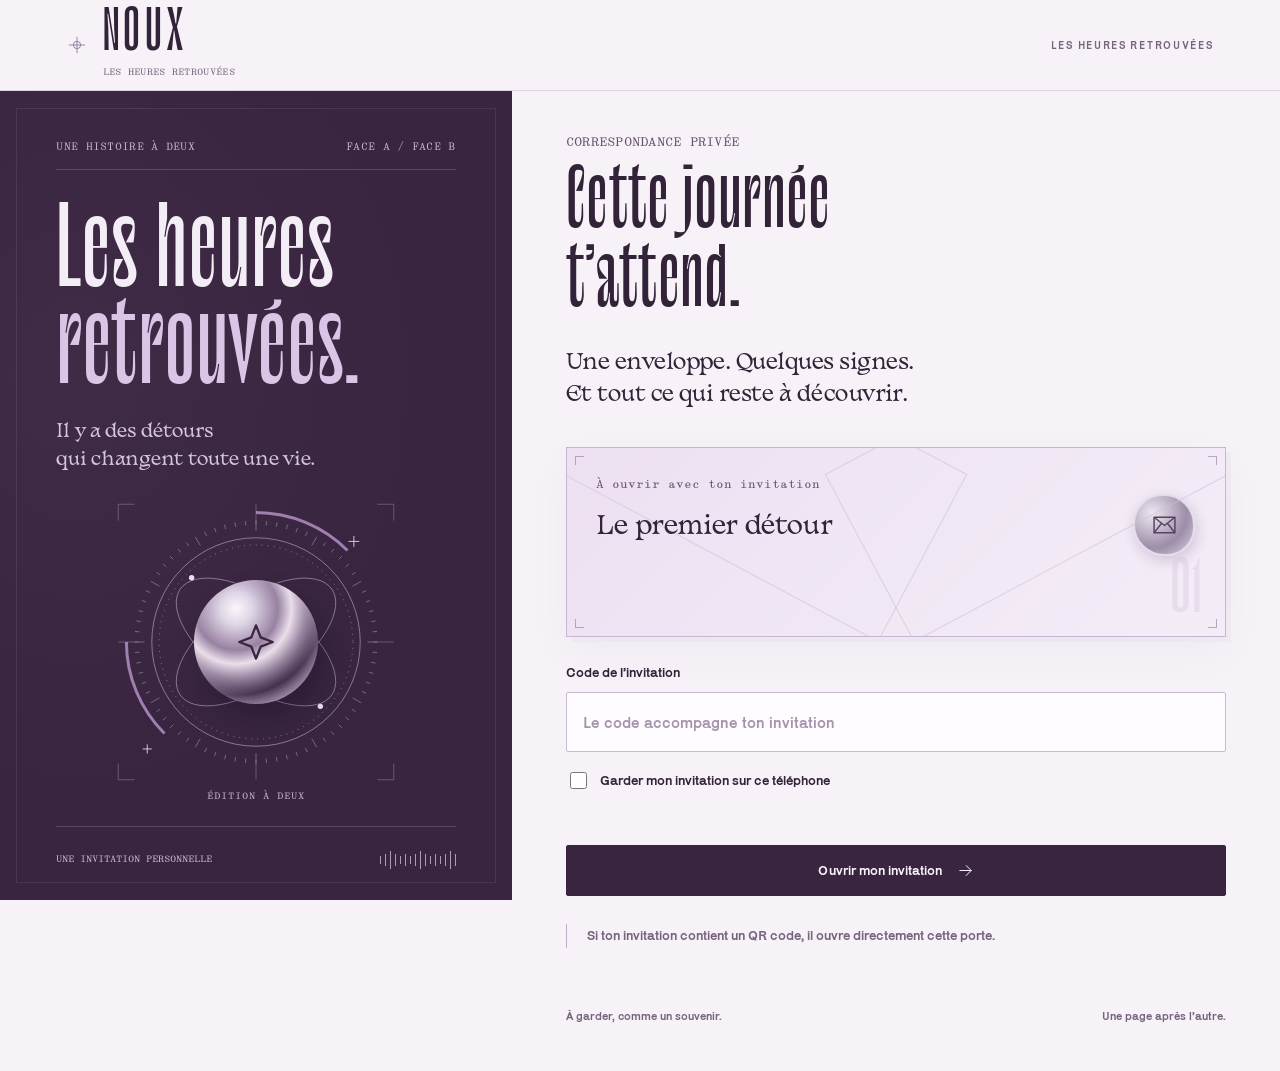
==== index.html @ 0d7e45b3 "Add NOUX encrypted rehearsal website" ====
<!doctype html>
<html lang="fr">
<head>
  <meta charset="utf-8">
  <meta name="viewport" content="width=device-width, initial-scale=1, viewport-fit=cover">
  <meta name="theme-color" content="#39253f">
  <meta name="referrer" content="no-referrer">
  <meta name="robots" content="noindex, nofollow, noarchive">
  <meta http-equiv="Content-Security-Policy" content="default-src 'self'; script-src 'self'; style-src 'self' 'unsafe-inline'; img-src 'self' data: blob:; media-src 'self' data: blob:; font-src 'self'; connect-src 'self'; object-src 'none'; base-uri 'self'; form-action 'self'">
  <meta name="description" content="Une invitation à retrouver le temps. Une histoire à ouvrir, une page après l’autre.">
  <title>NOUX — Les heures retrouvées</title>
  <link rel="icon" href="./mark.svg" type="image/svg+xml">
  <link rel="apple-touch-icon" href="./mark.svg">
  <link rel="manifest" href="./manifest.webmanifest">
  <link rel="stylesheet" href="./fonts.css">
  <link rel="stylesheet" href="./style.css">
  <script type="module" src="./app.mjs"></script>
</head>
<body>
  <a class="skip-link" href="#main">Aller à l’histoire</a>
  <div id="app"><div class="loading-screen"><span class="wordmark">NOUX</span><p>Ton histoire se prépare…</p><span class="loading-line"></span></div></div>
  <div id="live" class="sr-only" aria-live="polite" aria-atomic="true"></div>
  <div id="toast" role="status" hidden></div>
  <dialog id="dialog" aria-labelledby="dialog-title"><div id="dialog-content"></div></dialog>
  <noscript><div class="noscript">Cette invitation a besoin de JavaScript pour ouvrir l’histoire et conserver ta progression.</div></noscript>
</body>
</html>
---- fonts.css ----
@font-face{font-family:'Le Murmure';font-style:normal;font-weight:400;font-display:swap;src:url('./fonts/le-murmure.woff2') format('woff2')}
@font-face{font-family:'Basteleur';font-style:normal;font-weight:400;font-display:swap;src:url('./fonts/basteleur-moonlight.woff2') format('woff2')}
@font-face{font-family:'Karrik';font-style:normal;font-weight:400;font-display:swap;src:url('./fonts/karrik-regular.woff2') format('woff2')}
@font-face{font-family:'Karrik';font-style:italic;font-weight:400;font-display:swap;src:url('./fonts/karrik-italic.woff2') format('woff2')}
@font-face{font-family:'Director';font-style:normal;font-weight:400;font-display:swap;src:url('./fonts/director-regular.woff2') format('woff2')}
@font-face{font-family:'Noto Naskh Arabic';font-style:normal;font-weight:400;font-display:swap;src:url('./fonts/naskh.ttf') format('truetype')}
---- style.css ----
:root{--paper:#f6f2f7;--white:#fffcff;--ink:#322339;--muted:#76647d;--plum:#39253f;--mauve:#bc9dca;--silver:#d5cddc;--line:#ded3e3;--display:'Le Murmure','Arial Narrow',sans-serif;--serif:'Basteleur',Georgia,serif;--sans:'Karrik',Arial,sans-serif;--arabic:'Noto Naskh Arabic',serif;--shadow:0 18px 60px #301a3910}
*{box-sizing:border-box}html{scroll-behavior:smooth}body{margin:0;background:var(--paper);color:var(--ink);font-family:var(--sans);font-size:15px;line-height:1.65;-webkit-font-smoothing:antialiased}button,input,textarea,select{font:inherit}button,a,input,textarea,select{-webkit-tap-highlight-color:transparent}button{cursor:pointer}button:disabled{cursor:default;opacity:.48}button:focus-visible,a:focus-visible,input:focus-visible,textarea:focus-visible,select:focus-visible,summary:focus-visible{outline:3px solid #9970ac;outline-offset:4px}a{color:inherit;text-underline-offset:4px}button{color:inherit}h1,h2,h3,p{margin-top:0}h1,h2,h3{font-weight:400}h2{font-family:var(--serif);font-size:46px;line-height:1.06;letter-spacing:-1.25px;margin-bottom:22px}h3{font-family:var(--serif);font-size:28px;line-height:1.15;margin-bottom:13px}p{margin-bottom:18px}strong{font-weight:600}em{font-family:var(--serif);font-weight:400}img{display:block;max-width:100%}svg{display:block}.icon{width:21px;height:21px;flex-shrink:0;fill:none;stroke:currentColor;stroke-linecap:round;stroke-linejoin:round;stroke-width:1.4}.sr-only{position:absolute;width:1px;height:1px;padding:0;margin:-1px;overflow:hidden;clip:rect(0,0,0,0);white-space:nowrap;border:0}.skip-link{position:fixed;top:-100px;left:24px;z-index:1000;padding:12px;background:var(--white)}.skip-link:focus{top:12px}.loading-screen{min-height:100svh;display:flex;align-items:center;justify-content:center;flex-direction:column;gap:15px}.loading-screen p{font-family:var(--serif);font-size:25px}.loading-line{height:1px;background:var(--mauve);width:90px;animation:pulse 1.5s ease-in-out infinite}.noscript{padding:40px}.wordmark{font-family:var(--serif);font-size:34px;letter-spacing:8px;line-height:1}.eyebrow,.micro{font-size:10px;font-weight:500;letter-spacing:2.4px;text-transform:uppercase}.eyebrow{display:block;color:var(--muted);margin-bottom:17px}.micro{letter-spacing:1.5px}.muted{color:var(--muted)}.fine-print{font-size:12px;color:var(--muted)}.topbar{height:91px;border-bottom:1px solid var(--line);display:flex;align-items:center;justify-content:space-between;padding:0 5.2vw;gap:20px;background:var(--paper);position:relative;z-index:20}.topbar .brand-button{background:none;border:0;padding:10px 0}.topbar-right{display:flex;align-items:center;gap:24px}.topbar-date{color:var(--muted);font-size:11px;letter-spacing:1.7px;text-transform:uppercase}.debt-chip{display:inline-flex;gap:10px;align-items:center;background:#ede4f0;border:1px solid #dcd0e2;border-radius:40px;padding:10px 16px;font-size:12px;min-height:44px}.debt-chip b{font-size:15px;font-weight:500}.icon-button{display:inline-grid;place-items:center;border:1px solid var(--line);border-radius:50%;background:transparent;width:43px;height:43px;flex-shrink:0}.layout{display:grid;grid-template-columns:minmax(350px,40%) minmax(0,60%);max-width:1720px;margin:auto;min-height:calc(100svh - 91px)}.cover{background:var(--plum);color:#f3edf5;position:sticky;top:0;align-self:start;min-height:calc(100svh - 91px);padding:49px 4.4vw 30px;overflow:hidden;display:flex;flex-direction:column;justify-content:space-between}.cover:before{content:'';position:absolute;inset:0;opacity:.23;pointer-events:none;background:radial-gradient(ellipse at 15% 35%,#b794c640,transparent 55%),repeating-linear-gradient(0deg,transparent 0 3px,#ffffff05 3px 4px)}.cover>*{position:relative}.cover-top{display:flex;justify-content:space-between;gap:20px;color:#c7b6d0}.cover h1{font-family:var(--serif);font-size:clamp(57px,5.2vw,86px);letter-spacing:-2px;line-height:.91;margin:36px 0 0;position:relative;z-index:2}.cover h1 em{color:#d5bfdf;font-size:1.04em}.cover-copy{font-family:var(--serif);font-size:21px;line-height:1.45;max-width:280px;margin:18px 0 0;color:#d4c7db}.cover-art{min-height:245px;position:relative;display:grid;place-items:center;margin:4px -20px 0}.orbit{position:relative;width:240px;height:230px;display:grid;place-items:center;transform:rotate(-10deg)}.orbit:before,.orbit:after{content:'';position:absolute;border-radius:50%;width:254px;height:144px;border:1px solid #dfd5e78c;box-shadow:0 0 0 5px #e6d9ed08,0 0 0 10px #e6d9ed05;transform:rotate(-35deg)}.orbit:after{transform:rotate(35deg);border-color:#dfd5e75e}.orbit-core{width:125px;height:125px;border-radius:50%;background:radial-gradient(circle at 34% 23%,#faf8fc 0%,#ded5e6 13%,#9881a2 33%,#eadfea 44%,#9b88a4 55%,#3c2b47 69%,#bfafcb 92%);box-shadow:8px 18px 32px #160c2370,inset -4px -4px 16px #e1cde65c;position:relative;display:grid;place-items:center}.arabic-name{font-family:var(--arabic);font-size:45px;line-height:1.8;color:#2d1c38;transform:rotate(10deg);text-shadow:0 1px 1px #fffd;letter-spacing:0;direction:rtl}.orbit-core .icon{width:40px;height:40px;stroke:#39253f;transform:rotate(10deg)}.orbit-star{position:absolute;top:18px;left:8px;font-size:26px;color:#d3c4dd}.orbit-point{position:absolute;right:2px;bottom:46px;width:6px;height:6px;border-radius:50%;background:#eee6f4;box-shadow:0 0 15px #e0beed}.cover-footer{padding-top:10px}.cover-footer-line{display:flex;align-items:center;justify-content:space-between;gap:20px;border-top:1px solid #c1acc82d;padding-top:23px;color:#cbbbd4}.cover-footer-line .micro{font-size:9px}.mini-wave{display:flex;align-items:center;gap:4px;height:20px;opacity:.7}.mini-wave i{display:block;width:1px;background:#ded0e6;height:8px}.mini-wave i:nth-child(3n){height:18px}.mini-wave i:nth-child(2n){height:12px}.main-wrap{min-width:0;padding:0 4.2vw 45px}.desktop-nav{display:flex;align-items:center;gap:26px;border-bottom:1px solid var(--line);height:81px;white-space:nowrap}.nav-button{border:0;background:none;display:flex;align-items:center;gap:7px;padding:25px 0 24px;font-size:11px;color:var(--muted);position:relative}.nav-button.active{color:var(--ink)}.nav-button.active:after{content:'';height:2px;background:var(--plum);position:absolute;bottom:-1px;left:0;right:0}.desktop-nav .icon{width:17px;height:17px}.content{max-width:670px;margin:0 auto;padding-top:42px;animation:arrive .45s ease both}.mobile-nav{display:none}.section-heading{display:flex;align-items:start;justify-content:space-between;gap:15px}.section-heading .icon{width:29px;height:29px;margin-top:9px;stroke:#93739f}.lead{font-family:var(--serif);font-size:25px;line-height:1.38;letter-spacing:-.2px}.prologue-card{border:1px solid #d4c5dd;position:relative;margin:35px 0 24px;padding:26px 29px;min-height:164px;background:linear-gradient(135deg,#ece0f1,#f4edf7);overflow:hidden;box-shadow:var(--shadow)}.prologue-card:before,.prologue-card:after{content:'';position:absolute;width:60%;height:100%;border:1px solid #d2bfdc;top:-78px;transform:rotate(28deg);left:-18px;opacity:.65;pointer-events:none}.prologue-card:after{left:auto;right:-18px;transform:rotate(-28deg)}.prologue-card .to-label{position:relative;z-index:1;font-size:10px;letter-spacing:1px;color:#796087}.prologue-card h3{position:relative;z-index:1;font-size:31px;margin:13px 0 3px}.seal{position:absolute;right:30px;top:46px;width:62px;height:62px;background:radial-gradient(circle at 30% 30%,#ece8f0,#9d8da9 60%,#d9d0e0);border-radius:48% 50% 46% 51%;border:2px solid #e4dceb;box-shadow:2px 5px 13px #43215430;display:grid;place-items:center;color:#574260}.seal .icon{width:25px;height:25px}.cover-number{font-family:var(--serif);font-size:88px;color:#d4c4dc;line-height:1;position:absolute;right:15px;bottom:4px;opacity:.4}.button{border:1px solid var(--plum);min-height:51px;background:var(--plum);color:#faf4ff;display:inline-flex;align-items:center;justify-content:center;gap:14px;padding:14px 22px;border-radius:2px;font-size:12px;font-weight:500;letter-spacing:.3px;text-decoration:none;transition:background .2s,transform .2s;line-height:1.5}.button:not(:disabled):hover{background:#503258}.button:not(:disabled):active{transform:translateY(1px)}.button.secondary{background:transparent;color:var(--ink);border-color:#cbbbD2}.button.secondary:not(:disabled):hover{background:#e9dfef}.button.ghost{background:transparent;color:var(--muted);border-color:transparent}.button.danger{border-color:#935462;color:#7a344b;background:transparent}.button.wide{width:100%}.button .icon{width:17px;height:17px}.button-row{display:flex;gap:10px;flex-wrap:wrap;margin:22px 0}.small-link{border:0;background:none;color:var(--muted);font-size:12px;text-decoration:underline;text-underline-offset:4px;padding:12px 0;min-height:44px}.small-note{border-left:1px solid #bfacca;margin:28px 0;padding:0 0 0 20px;font-size:12px;color:var(--muted)}.bottom-caption{display:flex;justify-content:space-between;gap:20px;color:var(--muted);font-size:10px;border-top:1px solid var(--line);margin-top:36px;padding-top:18px}.unlock-form{margin-top:22px}.field-label{display:block;font-size:12px;font-weight:500;margin-bottom:8px}.field-input,textarea,select{border:1px solid #cab9d3;background:#fffcff;color:var(--ink);border-radius:2px;padding:15px 16px;width:100%;font-size:16px;min-height:52px}.field-input::placeholder{color:#a494ad}textarea{min-height:130px;resize:vertical}.check-label{display:flex;align-items:center;gap:10px;font-size:12px;margin:17px 0}.check-label input{width:17px;height:17px;accent-color:var(--plum)}.error{color:#94374f;font-size:12px;margin-top:9px;min-height:18px}.subtle-badge{background:#e9dfed;color:#644d71;font-size:10px;padding:4px 9px;letter-spacing:.6px;border:1px solid #d6c6df;border-radius:12px}.statusline{display:flex;align-items:center;gap:9px;font-size:10px;color:var(--muted);margin:15px 0 25px}.status-dot{width:5px;height:5px;border-radius:50%;background:#867491}.status-dot.offline{background:#a56351}.progress-track{height:2px;background:#e1d7e6;margin:12px 0 26px;overflow:hidden}.progress-track span{display:block;height:100%;background:#886492;transition:width .6s}.chapter-number{font-family:var(--serif);font-size:39px;color:#aa8db7;line-height:1}.chapter-meta{display:flex;align-items:center;gap:16px;color:var(--muted);font-size:11px;margin:18px 0 26px;flex-wrap:wrap}.chapter-meta span,.chapter-meta a{display:flex;align-items:center;gap:7px}.chapter-meta .icon{width:15px;height:15px}.prompt-card{padding:26px 27px;border:1px solid var(--line);background:var(--white);margin:26px 0;position:relative}.prompt-card:before{content:'✧';position:absolute;right:22px;top:19px;color:#b19abd;font-size:20px}.prompt-card .eyebrow{font-size:9px;margin-bottom:14px}.prompt-card p:last-child{margin-bottom:0}.answer-form{margin-top:24px}.answer-control{display:flex;gap:10px}.answer-control input{min-width:0;flex:1}.answer-control .button{flex-shrink:0;padding:13px 19px}.hint-panel{border-top:1px solid var(--line);margin-top:31px;padding-top:23px}.hint-heading{display:flex;justify-content:space-between;align-items:center;gap:12px;margin-bottom:16px}.hint-heading h3{font-family:var(--sans);font-size:12px;margin:0;font-weight:500}.hint-clock{font-size:11px;color:var(--muted);font-variant-numeric:tabular-nums;display:flex;align-items:center;gap:6px}.hint-clock .icon{width:14px;height:14px}.hint-grid{display:grid;grid-template-columns:repeat(3,1fr);gap:10px}.hint-button{background:transparent;border:1px solid #d8cadf;padding:14px 10px;min-height:76px;display:flex;align-items:center;justify-content:center;flex-direction:column;font-size:11px;gap:5px;position:relative}.hint-button strong{font-family:var(--serif);font-size:25px;line-height:1}.hint-button span{font-size:10px;color:var(--muted)}.hint-button.owned{background:#e9dfef;border-color:#cbb6d7}.hint-button:not(:disabled):hover{background:#ede3f2}.hint-text{background:#eee5f2;padding:17px 19px;margin:12px 0;font-size:13px;border-left:2px solid #b394c2}.hint-text .micro{font-size:9px;color:#786284;margin-bottom:7px;display:block}.translation{margin:26px 0;padding:22px;background:#eee7f2;text-align:center}.arabic-prompt{font-family:var(--arabic);font-size:27px;line-height:1.8;direction:rtl}.success-icon{width:76px;height:76px;display:grid;place-items:center;border:1px solid #c9b8d3;border-radius:50%;margin:8px 0 28px;background:linear-gradient(135deg,#fdf9ff,#e4d6ed)}.success-icon .icon{width:33px;height:33px;stroke:#82618f}.reward-row{display:flex;align-items:center;border:1px solid var(--line);background:#fffaff;padding:17px 20px;gap:16px;margin:11px 0}.reward-row .icon{stroke:#9678a6;width:25px;height:25px}.reward-row p{font-size:12px;margin:0}.reward-row .micro{font-size:9px;color:var(--muted)}.destination-card{background:var(--plum);color:#f2eaf7;padding:24px;margin-top:25px}.destination-card h3{font-size:29px}.destination-card .eyebrow{color:#bda6ca}.destination-card p{font-size:13px;color:#d7c8df}.destination-card .button{background:#e4d8eb;color:#32203d;border:0}.inventory-grid{display:grid;grid-template-columns:1fr 1fr;gap:15px;margin:25px 0}.inventory-card{border:1px solid var(--line);background:var(--white);padding:22px;text-align:left;min-height:155px;position:relative;overflow:hidden;display:flex;flex-direction:column;justify-content:space-between;gap:20px}.inventory-card .icon{width:25px;height:25px;color:#8f6d9d}.inventory-card h3{font-size:24px;margin-bottom:5px}.inventory-card p{font-size:11px;color:var(--muted);margin:0}.inventory-card .roman{position:absolute;right:14px;top:14px;font-family:var(--serif);font-size:46px;color:#d3c3dc;line-height:1}.inventory-card.open{background:#eee4f3}.empty-state{padding:35px 22px;border:1px dashed #cab9d3;text-align:center;margin:25px 0}.empty-state .icon{margin:0 auto 18px;color:#a48bb2;width:35px;height:35px}.empty-state p{font-family:var(--serif);font-size:24px;margin-bottom:8px}.empty-state small{font-size:12px;color:var(--muted)}.pouch-letter{font-family:var(--serif);font-size:80px;line-height:1;color:#9470a4;display:block;text-align:center;margin:23px}.photo-card{background:var(--white);padding:17px 17px 24px;box-shadow:var(--shadow);border:1px solid var(--line);margin:25px 0;transform:rotate(-1.2deg)}.photo-card img{width:100%;height:auto;max-height:390px;object-fit:contain;background:#fff}.photo-card figcaption{text-align:center;font-family:var(--serif);font-style:italic;font-size:26px;margin-top:17px}.debt-display{position:relative;text-align:center;padding:25px 20px 31px;border:1px solid var(--line);background:linear-gradient(140deg,#eee3f3,#fcf9ff);margin:27px 0}.debt-display .debt-number{font-family:var(--serif);font-size:112px;line-height:1;color:#765486;display:block}.debt-display .icon{margin:auto;width:24px;height:24px;color:#ac8fb9}.debt-display p{margin:0;font-size:12px;color:var(--muted)}.debt-stats{display:flex;justify-content:center;gap:40px;border-top:1px solid #d5c4df;padding-top:20px;margin-top:25px}.debt-stats strong{font-size:16px;color:var(--ink);display:block}.debt-stats span{font-size:10px;color:var(--muted)}.ledger-list{border-top:1px solid var(--line);margin-top:24px}.ledger-item{display:flex;justify-content:space-between;align-items:center;gap:15px;border-bottom:1px solid var(--line);padding:16px 0}.ledger-item p{font-size:12px;margin:0}.ledger-item small{font-size:10px;color:var(--muted)}.ledger-item strong{font-weight:500;color:#80568f;white-space:nowrap}.exchange-grid{display:grid;grid-template-columns:repeat(3,1fr);gap:10px;margin:23px 0}.exchange{background:var(--white);padding:17px 11px;text-align:center;border:1px solid var(--line)}.exchange strong{font-family:var(--serif);font-size:30px;display:block;line-height:1.2}.exchange span{font-size:10px;color:var(--muted);display:block;margin-top:5px}.voucher{background:#e6d9ee;padding:18px;border:1px solid #cdb4db;margin:14px 0}.voucher h3{font-size:25px}.voucher p{font-size:12px}.music-row{display:flex;gap:17px;align-items:center;padding:19px 0;border-bottom:1px solid var(--line)}.record{width:44px;height:44px;border-radius:50%;background:repeating-radial-gradient(circle at center,#39253f 0 3px,#49324e 4px 5px);display:grid;place-items:center;flex-shrink:0}.record:after{content:'';width:12px;height:12px;border:4px solid #c3a8d0;border-radius:50%;background:#39253f}.music-row p{font-size:13px;margin:0}.music-row small{font-size:11px;color:var(--muted)}.audio-box{background:#ebe0f1;border:1px solid #d5c3df;padding:22px;margin:22px 0}.audio-box audio{width:100%;max-width:100%;height:42px;margin-top:10px}.audio-box p{font-size:12px;margin-bottom:8px}.letter{font-family:var(--serif);font-size:24px;line-height:1.55;padding:24px 0}.letter p{margin-bottom:23px}.letter .signature{font-style:italic;margin-top:35px}.timeline{position:relative;margin:25px 0}.timeline-item{display:flex;gap:17px;padding:12px 0;align-items:center}.timeline-number{width:30px;height:30px;border:1px solid #d2c0dd;border-radius:50%;display:grid;place-items:center;font-size:11px;color:#8d709b;flex-shrink:0}.timeline-item.complete .timeline-number{background:#dcd0e4;border-color:#dcd0e4}.timeline-item.active .timeline-number{background:var(--plum);border-color:var(--plum);color:var(--white)}.timeline-item p{margin:0;font-size:12px}.timeline-item small{font-size:10px;color:var(--muted)}.regie-card{border:1px solid var(--line);background:#fffcff;padding:20px;margin:15px 0}.regie-card label{font-size:12px}.regie-card summary{cursor:pointer;font-size:13px;min-height:35px}.regie-card li{font-size:12px;margin:10px 0}.regie-card .answer-code{font-family:monospace;font-size:13px;overflow-wrap:anywhere;background:#ece2f2;padding:10px;margin:12px 0}.regie-controls{display:grid;grid-template-columns:1fr 1fr;gap:10px;margin:20px 0}.regie-controls .button{font-size:11px}.toggle-line{display:flex;align-items:center;justify-content:space-between;gap:20px;padding:17px 0;border-bottom:1px solid var(--line);font-size:12px}.toggle-line input{accent-color:var(--plum);width:18px;height:18px}.blank-space{margin-top:30px}.pill-list{display:flex;flex-wrap:wrap;gap:8px;margin:20px 0}.pill{border:1px solid var(--line);padding:7px 12px;border-radius:25px;font-size:10px;color:var(--muted)}.draft-notice{border-left:2px solid #b29bbf;padding:12px 16px;background:#eee5f2;color:#755c81;font-size:12px;margin:20px 0}.table-scroll{overflow:auto;max-height:320px;border:1px solid var(--line);margin:20px 0}.vigenere{border-collapse:collapse;font-family:monospace;font-size:11px;background:#fff;min-width:780px}.vigenere td,.vigenere th{padding:6px;text-align:center;border:1px solid #e8e0ed}.vigenere th{background:#e5d5ed;position:sticky;top:0}.vigenere th:first-child{left:0;z-index:2}.vigenere td:first-child{background:#e5d5ed;position:sticky;left:0;font-weight:600}.pouch-sort{display:flex;flex-direction:column;gap:9px;margin:24px 0}.sort-card{display:flex;align-items:center;gap:12px;border:1px solid var(--line);background:var(--white);padding:13px}.sort-card p{font-size:12px;margin:0;flex:1}.sort-card .roman{font-family:var(--serif);font-size:23px;min-width:24px;color:#9975aa}.sort-controls{display:flex;gap:4px}.sort-controls button{border:1px solid var(--line);background:transparent;padding:7px;min-height:34px;min-width:34px}.sort-controls .icon{width:13px;height:13px}.assembled-letters{font-family:var(--serif);letter-spacing:8px;font-size:27px;text-align:center;background:#e9ddef;padding:16px;margin:18px 0}.page-footer{padding:30px 0 0;display:flex;justify-content:space-between;color:var(--muted);gap:14px;font-size:10px}.page-footer button{background:none;border:0;color:var(--muted);font-size:10px;padding:7px 0;min-height:34px}.offline-note{font-size:11px;background:#ebe1f1;padding:11px 14px;border:1px solid var(--line);margin-bottom:20px}dialog{border:1px solid #d7c7e1;background:var(--paper);color:var(--ink);padding:32px;width:min(480px,calc(100% - 32px));max-height:88svh;border-radius:4px;box-shadow:0 20px 100px #25112d50}dialog::backdrop{background:#23112ca8;backdrop-filter:blur(4px)}dialog h2{font-size:35px;line-height:1.1;margin-bottom:18px}dialog p{font-size:14px}dialog .dialog-head{display:flex;justify-content:space-between;gap:12px;margin-bottom:10px}.dialog-close{border:0;background:none;padding:0;display:grid;place-items:center;width:30px;height:30px}.dialog-close .icon{width:21px;height:21px}dialog .button-row{margin-bottom:0}#toast{position:fixed;bottom:27px;left:50%;transform:translateX(-50%);background:var(--plum);color:#fff;padding:13px 22px;border-radius:3px;box-shadow:0 7px 30px #21112c35;max-width:calc(100% - 34px);font-size:12px;z-index:200;text-align:center}.reduce-motion *,.reduce-motion *:before,.reduce-motion *:after{animation:none!important;transition:none!important;scroll-behavior:auto!important}@keyframes arrive{from{opacity:0;transform:translateY(9px)}to{opacity:1;transform:translateY(0)}}@keyframes pulse{50%{opacity:.3;transform:scaleX(.5)}}
@media(min-width:1500px){.cover{padding-left:70px;padding-right:70px}.main-wrap{padding-left:80px;padding-right:80px}.cover-art{min-height:300px}.orbit{transform:scale(1.12) rotate(-10deg)}}
@media(max-width:1100px){.layout{grid-template-columns:37% 63%}.cover{padding:38px 28px 30px}.cover h1{font-size:61px}.main-wrap{padding:0 32px 40px}.desktop-nav{gap:18px}.nav-button{font-size:10px}.topbar{padding:0 32px}.cover-copy{font-size:20px}.cover-art{margin:0 -28px}.orbit{transform:scale(.9) rotate(-10deg)}}
@media(max-width:760px){body{font-size:14px}.topbar{height:72px;padding:0 22px;gap:12px}.wordmark{font-size:28px;letter-spacing:6px}.topbar-right{gap:10px}.topbar-date{display:none}.debt-chip{padding:7px 12px;font-size:10px;gap:7px;min-height:38px}.debt-chip b{font-size:13px}.debt-chip .icon{width:16px;height:16px}.topbar .icon-button{width:36px;height:36px}.layout{display:block;min-height:calc(100svh - 72px)}.cover{position:relative;min-height:0;padding:27px 26px 22px;display:block}.cover-top{font-size:8px;letter-spacing:1.8px}.cover h1{font-size:57px;line-height:.91;margin:20px 0 14px;max-width:74%;letter-spacing:-1.6px}.cover-copy{font-size:18px;max-width:62%;margin:0;line-height:1.35}.cover-art{position:absolute;right:-64px;top:70px;margin:0;min-height:0;opacity:.88;pointer-events:none}.orbit{transform:scale(.62) rotate(-10deg);width:240px;height:230px}.cover-footer{margin-top:22px;padding:0}.cover-footer-line{padding-top:14px}.cover-footer-line .micro{font-size:8px;letter-spacing:1.4px}.mini-wave{height:12px}.mini-wave i{height:5px}.mini-wave i:nth-child(3n){height:12px}.mini-wave i:nth-child(2n){height:8px}.main-wrap{padding:0 23px 105px}.desktop-nav{display:none}.content{padding-top:30px}.content h2{font-size:40px;letter-spacing:-.8px;margin-bottom:19px}.eyebrow{font-size:9px;letter-spacing:1.9px;margin-bottom:14px}.lead{font-size:23px}.prologue-card{margin-top:26px;padding:25px 22px;min-height:152px}.prologue-card h3{font-size:29px;max-width:70%}.seal{right:20px;width:54px;height:54px}.small-note{padding-left:15px}.bottom-caption{font-size:9px;margin-top:29px}.mobile-nav{display:flex;position:fixed;bottom:0;left:0;right:0;z-index:30;justify-content:space-around;gap:6px;background:#f8f3faf5;backdrop-filter:blur(18px);border-top:1px solid var(--line);padding:9px 10px calc(9px + env(safe-area-inset-bottom));height:calc(69px + env(safe-area-inset-bottom))}.mobile-nav .nav-button{display:flex;flex-direction:column;gap:4px;padding:4px 10px;font-size:9px;min-width:55px;justify-content:center}.mobile-nav .nav-button .icon{width:21px;height:21px}.mobile-nav .nav-button.active{color:#563263}.mobile-nav .nav-button.active:after{bottom:auto;top:-10px;left:15px;right:15px}.section-heading{gap:10px}.chapter-meta{font-size:10px;gap:12px}.chapter-number{font-size:36px}.prompt-card{padding:22px 20px;margin:23px 0}.answer-control{gap:8px}.answer-control .button{padding:12px 14px;font-size:11px}.hint-grid{gap:8px}.hint-button{padding:12px 7px}.inventory-grid{gap:11px}.inventory-card{padding:18px;min-height:150px}.inventory-card h3{font-size:22px}.inventory-card .roman{font-size:36px}.photo-card{padding:12px 12px 17px;margin:22px 0}.photo-card figcaption{font-size:24px}.debt-display .debt-number{font-size:98px}.exchange-grid{gap:8px}.exchange{padding:15px 7px}.exchange span{font-size:9px}.regie-controls{grid-template-columns:1fr}.page-footer{margin-bottom:10px}.topbar .subtle-badge{font-size:8px;padding:4px 6px;letter-spacing:0}.page-footer button{font-size:10px}#toast{bottom:calc(82px + env(safe-area-inset-bottom))}.view-game .cover,.view-inventory .cover,.view-wallet .cover,.view-music .cover,.view-settings .cover,.view-regie .cover{padding:17px 24px}.view-game .cover h1,.view-inventory .cover h1,.view-wallet .cover h1,.view-music .cover h1,.view-settings .cover h1,.view-regie .cover h1{font-size:31px;margin:0;line-height:1}.view-game .cover h1 br,.view-inventory .cover h1 br,.view-wallet .cover h1 br,.view-music .cover h1 br,.view-settings .cover h1 br,.view-regie .cover h1 br{display:none}.view-game .cover-top,.view-game .cover-copy,.view-game .cover-art,.view-game .cover-footer,.view-inventory .cover-top,.view-inventory .cover-copy,.view-inventory .cover-art,.view-inventory .cover-footer,.view-wallet .cover-top,.view-wallet .cover-copy,.view-wallet .cover-art,.view-wallet .cover-footer,.view-music .cover-top,.view-music .cover-copy,.view-music .cover-art,.view-music .cover-footer,.view-settings .cover-top,.view-settings .cover-copy,.view-settings .cover-art,.view-settings .cover-footer,.view-regie .cover-top,.view-regie .cover-copy,.view-regie .cover-art,.view-regie .cover-footer{display:none}}
@media(max-width:370px){.topbar{padding:0 16px}.main-wrap{padding-left:18px;padding-right:18px}.cover{padding-left:21px}.cover h1{font-size:50px}.cover-art{right:-80px;top:65px}.cover-copy{max-width:66%}.topbar .subtle-badge{display:none}.answer-control{flex-direction:column}.answer-control .button{width:100%}.hint-heading{align-items:start}.hint-clock{font-size:10px}.content h2{font-size:36px}}
@media(prefers-reduced-motion:reduce){*,*:before,*:after{animation:none!important;transition:none!important;scroll-behavior:auto!important}}
@media print{body{background:white}.topbar,.cover,.desktop-nav,.mobile-nav,.page-footer,.button,button,.hint-panel,#toast{display:none!important}.layout{display:block}.main-wrap{padding:0}.content{max-width:none;padding:0}.photo-card{transform:none;box-shadow:none}.letter{font-size:18px}.prompt-card{break-inside:avoid}}

.ledger-read{width:100%;background:transparent;text-align:left;color:inherit;font:inherit;border-left:0;border-right:0;border-top:0;cursor:pointer}.ledger-read:hover{background:var(--wash,#efe7f2)}.ledger-read:focus-visible{outline:2px solid #745085;outline-offset:3px}

/* Technical print details, composed for NOUX. The story keeps its serif voice. */
:root{--mono:'Director',ui-monospace,'SFMono-Regular',Consolas,monospace;--print-ink:#80608f}
.eyebrow,.micro,.print-caption,.brand-colophon,.cover-art-caption,.bottom-caption{font-family:var(--mono);font-weight:400}
.eyebrow{letter-spacing:1.65px}.micro{letter-spacing:1.25px}
.topbar .brand-button{display:flex;align-items:center;gap:16px;text-align:left}
.brand-lockup{display:flex;flex-direction:column;gap:8px}
.brand-colophon{font-size:8px;line-height:1;letter-spacing:1.35px;text-transform:uppercase;color:var(--muted)}
.print-cross{width:20px;height:20px;fill:none;stroke:var(--print-ink);stroke-width:.8;flex-shrink:0;pointer-events:none}
.cover:after{content:'';position:absolute;inset:17px 16px;border:1px solid #d8c7e31b;pointer-events:none}
.cover-top{border-bottom:1px solid #d9c6e435;padding-bottom:14px}
.cover-art{min-height:312px;margin:10px -16px 0;gap:0;align-content:center}
.orbit{width:290px;height:290px;transform:none}
.orbit:before,.orbit:after{display:none}
.dial-print{position:absolute;inset:0;width:100%;height:100%;fill:none;pointer-events:none;color:#ddcfe6}
.dial-print path,.dial-print circle,.dial-print ellipse{vector-effect:non-scaling-stroke}
.dial-frame{stroke:currentColor;stroke-width:.7;opacity:.42}
.dial-ticks{stroke:currentColor;stroke-width:.7;opacity:.55}
.dial-lines{stroke:currentColor;stroke-width:.75;opacity:.65}
.dial-accent{stroke:#ba95cd;stroke-width:3;opacity:.8}
.dial-nodes{stroke:#e9e1ef;stroke-width:.85}.dial-nodes circle{fill:#e9e1ef;stroke:none}
.orbit-core{width:124px;height:124px;box-shadow:7px 14px 24px #160c234a,inset -4px -4px 16px #e1cde65c}
.arabic-name,.orbit-core .icon{transform:none}
.cover-art-caption{color:#cab7d5;font-size:8px;letter-spacing:2.5px;text-transform:uppercase;line-height:1.5;margin-top:3px}
.cover-footer-line{border-top-color:#d9c6e435}
.print-corners{position:absolute;inset:8px;display:block;pointer-events:none;color:#9b80a8;z-index:1}
.print-corners i{position:absolute;display:block;width:9px;height:9px;border-color:currentColor;border-style:solid;border-width:0;opacity:.65}
.print-corners i:nth-child(1){top:0;left:0;border-top-width:1px;border-left-width:1px}
.print-corners i:nth-child(2){top:0;right:0;border-top-width:1px;border-right-width:1px}
.print-corners i:nth-child(3){bottom:0;left:0;border-bottom-width:1px;border-left-width:1px}
.print-corners i:nth-child(4){bottom:0;right:0;border-bottom-width:1px;border-right-width:1px}
.prologue-card{border-color:#c7b6d2;box-shadow:5px 5px 0 #dfd2e62e,0 15px 45px #301a3909;background:radial-gradient(#9977aa18 .6px,transparent .7px) 0 0/4px 4px,linear-gradient(135deg,#ece0f1,#f4edf7)}
.prologue-card .to-label{font-family:var(--mono);font-size:10px;line-height:1.5;letter-spacing:.15px;display:block;max-width:calc(100% - 66px)}
.prologue-card .cover-number{font-family:var(--mono);font-size:56px;font-weight:400;letter-spacing:-4px;right:22px;bottom:12px;opacity:.36}
.inventory-card{background-image:linear-gradient(90deg,#cdbbd855 33%,transparent 0);background-size:6px 1px;background-repeat:repeat-x;background-position:0 63px}
.inventory-card.open{background-color:#eee4f3;background-image:linear-gradient(90deg,#bca2cb77 33%,transparent 0)}
.inventory-card .roman{font-family:var(--mono);font-size:29px;top:21px;right:20px;letter-spacing:-1px;color:#bca2ca}
.chapter-print{margin:10px 0 24px}
.print-caption{display:flex;align-items:center;justify-content:space-between;gap:12px;font-size:9px;line-height:1.5;letter-spacing:.75px;text-transform:uppercase;color:var(--muted)}
.progress-track{display:grid;grid-template-columns:repeat(13,minmax(0,1fr));gap:5px;height:8px;background:none;overflow:visible;margin:12px 0 0}
.progress-track .chapter-tick{display:block;height:8px;background:#ddd0e4;border-top:1px solid #cbb6d5;position:relative;transition:none}
.progress-track .chapter-tick.complete{background:#80608f;border-top-color:#624270}
.progress-track .chapter-tick.current{background:#ede3f2;border-top-color:#80608f}
.progress-track .chapter-tick.current:after{content:'';position:absolute;left:50%;top:2px;height:4px;width:4px;transform:translateX(-50%);background:#80608f;border-radius:50%}
.chapter-number{font-family:var(--mono);font-size:28px;font-weight:400;letter-spacing:-2px;line-height:1.25;padding-top:3px}
.listening-print{border:1px solid var(--line);padding:17px 20px 10px;background:var(--white);margin:26px 0 12px;pointer-events:none}
.listening-print .print-caption{font-size:8px;letter-spacing:1px}
.listening-print svg{display:block;width:100%;height:90px;fill:none}
.wave-axis{stroke:#cdbdd7;stroke-width:.65;stroke-dasharray:2 3}.wave-bars{stroke:#9973ad;stroke-width:1.2}.wave-point{fill:#51385e;stroke:none}
.music-row .record{position:relative}.music-row .record:before{content:'';position:absolute;inset:-4px;border:1px solid #c8b4d4;border-radius:50%}
.audio-box{border-top:2px solid #b294c2}
.photo-card{outline:1px solid #eee6f2;outline-offset:-6px}
.bottom-caption{font-size:9px;letter-spacing:.4px}
@media(min-width:1500px){.cover-art{min-height:330px}.orbit{width:310px;height:310px;transform:none}}
@media(max-width:1100px) and (min-width:761px){.cover-art{margin:8px -24px 0;min-height:300px}.orbit{width:270px;height:270px;transform:none}.cover-top{font-size:8px;letter-spacing:.65px}.cover:after{inset:13px}}
@media(max-width:760px){
  .topbar .brand-button{gap:9px}.brand-colophon{display:none}.print-cross{width:13px;height:13px}.brand-lockup{gap:0}
  .cover:after{inset:12px}.cover-top{padding-bottom:11px;border-bottom-color:#d9c6e426;font-size:8px;letter-spacing:1px}
  .cover-art{position:absolute;width:190px;height:200px;min-height:0;right:-35px;top:80px;margin:0;opacity:.8;display:block}
  .orbit{position:absolute;left:50%;top:50%;width:290px;height:290px;transform:translate(-50%,-50%) scale(.64)}
  .cover-art-caption{display:none}.cover-footer-line{padding-top:14px}
  .prologue-card .to-label{font-size:9px;max-width:calc(100% - 55px)}
  .prologue-card .cover-number{font-size:48px;right:18px;bottom:12px}
  .inventory-card .roman{font-size:25px;top:19px;right:17px}
  .print-caption{font-size:9px;letter-spacing:.1px}.chapter-print{margin-top:9px;margin-bottom:22px}
  .progress-track{gap:4px;margin-top:9px}.chapter-number{font-size:26px}
  .listening-print{padding:15px 14px 8px}.listening-print .print-caption{font-size:8px;letter-spacing:.2px}.listening-print svg{height:76px}
  body:not(.view-welcome):not(.view-letter) .cover:after{display:none}
}
@media(max-width:370px){.cover-art{right:-45px;top:76px}.topbar .brand-button{gap:7px}.print-cross{width:11px;height:11px}.print-caption{font-size:8px}.listening-print .print-caption span:nth-child(2){letter-spacing:0}}
@media print{.listening-print,.print-corners,.chapter-print{display:none!important}}
@media(max-width:420px){.topbar .subtle-badge{display:none}}

/* An editorial type system: Murmure / Basteleur / Karrik / Director. */
body{font-size:17px;line-height:1.65;font-kerning:normal;font-feature-settings:'kern' 1,'liga' 1,'ss01' 0}
h1,h2,h3,.wordmark,.lead,.debt-number,.photo-card figcaption{font-synthesis:none}
em{font-family:inherit;font-weight:inherit}
h2{font-family:var(--display);font-size:76px;line-height:1.04;letter-spacing:.005em;font-weight:400;overflow-wrap:break-word}
h2 em{display:inline-block;font-family:var(--serif);font-size:.47em;font-style:normal;line-height:1.35;letter-spacing:-.025em;margin-top:8px;max-width:100%}
h3{font-family:var(--serif);font-size:23px;line-height:1.35;letter-spacing:-.018em;font-weight:400}
.wordmark{font-family:var(--display);font-size:53px;letter-spacing:.09em;line-height:.88}
.brand-lockup{gap:9px}.brand-colophon{font-size:9px;letter-spacing:.3px}
.cover h1{font-family:var(--display);font-size:clamp(94px,8.1vw,145px);line-height:.93;letter-spacing:0;margin:31px 0 16px;font-weight:400}
.cover h1 em{font-family:var(--display);font-size:1em;line-height:inherit;font-style:normal;letter-spacing:0;display:inline;color:#dbc4e6;margin:0}
.cover-copy{font-family:var(--serif);font-size:18px;line-height:1.55;letter-spacing:-.015em;max-width:290px;margin-top:15px}
.cover-top{font-size:10px;letter-spacing:.15px;gap:12px}.cover-footer-line .micro{font-size:9px;letter-spacing:0}
.cover-art-caption{font-size:9px;letter-spacing:1px}
.eyebrow{font-size:11px;line-height:1.65;letter-spacing:.25px;margin-bottom:14px}
.micro{font-size:10px;letter-spacing:.3px;line-height:1.5}
.lead{font-family:var(--serif);font-size:21px;line-height:1.55;letter-spacing:-.025em}
.view-welcome .section-heading h2{font-family:var(--serif);font-size:27px;line-height:1.35;letter-spacing:-.02em}
.view-welcome .section-heading h2 em{display:inline-block;font-family:var(--display);font-size:112px;line-height:1.02;letter-spacing:0;margin:8px 0 3px;color:#765486}
.prologue-card{min-height:190px;padding-top:29px;padding-bottom:28px}
.prologue-card h3{font-size:25px;line-height:1.3;max-width:calc(100% - 85px);margin-top:18px;letter-spacing:-.025em}
.prologue-card .to-label{font-size:10px;line-height:1.5;letter-spacing:0}
.prologue-card .cover-number{font-family:var(--display);font-size:66px;letter-spacing:0;right:23px;bottom:9px}
.button{font-family:var(--sans);font-size:14px;font-weight:400;letter-spacing:.05px}
.nav-button{font-size:13px;letter-spacing:.15px}
.field-label,.check-label{font-size:14px}.field-input,textarea,select{font-family:var(--sans);font-size:17px}
.field-input::placeholder{font-size:16px}.error{font-size:14px}
.small-note{font-size:14px;line-height:1.7}.fine-print{font-size:13px;line-height:1.65}
.print-caption{font-size:10px;letter-spacing:0;line-height:1.6}
.chapter-number{font-size:25px;line-height:1.2;letter-spacing:-1px;padding-top:5px}
.chapter-meta{font-size:12px;line-height:1.6}
.prompt-card p{font-size:17px;line-height:1.65}.prompt-card .eyebrow{font-size:10px}
.hint-heading h3{font-family:var(--sans);font-size:14px;font-weight:400;letter-spacing:0}
.hint-clock{font-family:var(--mono);font-size:10px;letter-spacing:-.15px;line-height:1.5}
.hint-button strong{font-family:var(--display);font-size:37px;line-height:1;font-weight:400}
.hint-button span{font-size:12px;line-height:1.4}.hint-text{font-size:15px;line-height:1.65}.hint-text .micro{font-size:10px}
.inventory-card{min-height:180px;gap:27px}.inventory-card h3{font-size:20px;line-height:1.4;letter-spacing:-.018em}
.inventory-card p{font-size:13px;line-height:1.4}.inventory-card .roman{font-size:24px}
.reward-row p{font-size:14px}.reward-row .micro{font-size:10px}
.destination-card h3{font-family:var(--display);font-size:46px;line-height:1.1;letter-spacing:.01em}
.destination-card p{font-size:15px}.empty-state p{font-family:var(--serif);font-size:23px;line-height:1.5}
.empty-state small{font-size:14px}.pouch-letter{font-family:var(--display);font-size:92px;line-height:1.1}
.assembled-letters{font-family:var(--mono);font-size:25px;letter-spacing:6px;line-height:1.5}
.photo-card figcaption{font-family:var(--serif);font-size:23px;line-height:1.4;font-style:normal;letter-spacing:-.02em}
.debt-display{padding-top:31px}.debt-display .debt-number{font-family:var(--serif);font-size:100px;letter-spacing:-.05em;line-height:1.3;padding-right:.045em}
.debt-display p{font-size:14px}.debt-stats span{font-size:12px}.debt-stats strong{font-family:var(--mono);font-size:17px}
.exchange strong{font-family:var(--serif);font-size:29px;line-height:1.4;font-weight:400}.exchange span{font-size:12px;line-height:1.4}
.ledger-item p{font-size:14px}.ledger-item small{font-size:12px}.ledger-item strong{font-family:var(--mono);font-size:11px;letter-spacing:-.5px}
.voucher h3{font-size:23px}.voucher p{font-size:14px}
.music-row p{font-size:16px;line-height:1.4}.music-row small{font-size:13px}.music-row .fine-print{font-size:13px}
.listening-print .print-caption{font-size:9px;letter-spacing:0}.audio-box h3{font-size:22px;line-height:1.4}
.letter{font-family:var(--sans);font-size:19px;line-height:1.85;letter-spacing:.01em}
.letter p{margin-bottom:27px}.letter p:first-child::first-letter{font-family:var(--serif);font-size:1.9em;line-height:1;color:#765486}
.timeline-item p{font-size:14px}.timeline-item small{font-size:12px}.timeline-number{font-family:var(--mono);font-size:11px}
.regie-card h3{font-size:21px}.regie-card li,.regie-card summary,.regie-card label{font-size:14px}
.regie-card .answer-code{font-family:var(--mono);font-size:13px}.regie-controls .button{font-size:13px}
.toggle-line{font-size:14px}.draft-notice{font-size:14px;line-height:1.65}
.statusline,.offline-note{font-size:12px;line-height:1.6}.bottom-caption{font-size:10px;line-height:1.6;letter-spacing:0}
.page-footer{font-size:12px}.page-footer button{font-size:12px}.dialog-head .eyebrow{font-size:9px;letter-spacing:.05px}
dialog h2{font-family:var(--display);font-size:55px;line-height:1.12;letter-spacing:.01em}
dialog p{font-size:16px;line-height:1.65}#toast{font-size:14px;line-height:1.5}
@media(min-width:1500px){.cover h1{font-size:145px}.cover-copy{font-size:19px}}
@media(max-width:1100px) and (min-width:761px){
  .cover h1{font-size:94px}.cover-copy{font-size:17px;line-height:1.55}
  .cover-top{font-size:8px;gap:8px}.cover-footer-line .micro{font-size:8px}
  .desktop-nav{gap:16px}.nav-button{font-size:12px}.main-wrap{padding-left:30px;padding-right:30px}
  h2{font-size:68px}.lead{font-size:20px}
}
@media(max-width:760px){
  body{font-size:17px;line-height:1.65}.topbar{height:76px}.wordmark{font-size:45px;letter-spacing:.08em}
  .cover{padding-top:24px;padding-bottom:21px}.cover-top{font-size:9px;letter-spacing:0}
  .cover h1{font-size:clamp(78px,24vw,110px);line-height:.96;letter-spacing:0;max-width:76%;margin:20px 0 19px}
  .cover-copy{font-size:15px;line-height:1.6;max-width:65%;letter-spacing:-.025em}
  .cover-art{top:108px;right:-35px}.cover-footer-line .micro{font-size:8px;letter-spacing:0}
  .content h2{font-size:64px;line-height:1.06;letter-spacing:.005em;margin-bottom:23px}
  .content h2 em{font-size:.45em;line-height:1.4;letter-spacing:-.025em}
  .view-welcome .section-heading h2{font-size:24px;line-height:1.35;letter-spacing:-.02em}
  .view-welcome .section-heading h2 em{font-size:92px;line-height:1.05;letter-spacing:0;margin-top:7px}
  .eyebrow{font-size:10px;letter-spacing:0;line-height:1.65}.lead{font-size:20px;line-height:1.55}
  .prologue-card{min-height:184px;padding-top:24px;padding-bottom:25px}.prologue-card h3{font-size:23px;max-width:calc(100% - 68px);margin-top:16px}
  .prologue-card .to-label{font-size:9px}.prologue-card .cover-number{font-size:60px;right:19px;bottom:10px}
  .print-caption{font-size:9px;line-height:1.55}.chapter-number{font-size:23px}.chapter-meta{font-size:12px}
  .button{font-size:14px}.answer-control .button{font-size:13px;padding-left:14px;padding-right:14px}
  .hint-heading{align-items:start;flex-wrap:wrap;gap:8px}.hint-heading h3{font-size:14px}.hint-clock{font-size:10px}
  .hint-button span{font-size:11px}.hint-button strong{font-size:36px}
  .inventory-card{padding:17px;min-height:177px}.inventory-card h3{font-size:19px;line-height:1.4}.inventory-card p{font-size:12px}
  .inventory-card .roman{font-size:22px}.debt-display .debt-number{font-size:87px}.debt-chip{font-size:12px}.debt-chip b{font-size:15px}
  .exchange strong{font-size:26px}.exchange span{font-size:11px}.photo-card figcaption{font-size:20px}
  .listening-print .print-caption{font-size:8px}.assembled-letters{font-size:23px;letter-spacing:5px}
  .letter{font-size:18px;line-height:1.8}.bottom-caption{font-size:9px;gap:12px}
  .mobile-nav .nav-button{font-size:11px;line-height:1.35}.page-footer button{font-size:12px}
  body:not(.view-welcome):not(.view-letter) .cover h1{font-family:var(--display);font-size:39px;line-height:1;letter-spacing:.005em;max-width:100%;margin:0}
  body:not(.view-welcome):not(.view-letter) .cover h1 em{font-family:var(--display);font-size:1em;line-height:1;display:inline;font-style:normal;letter-spacing:0}
  dialog h2{font-size:49px}dialog p{font-size:16px}
}
@media(max-width:370px){
  .cover h1{font-size:78px}.cover-art{top:100px;right:-45px}.cover-copy{font-size:14px;max-width:66%}
  .content h2{font-size:58px}.view-welcome .section-heading h2{font-size:23px}.view-welcome .section-heading h2 em{font-size:84px}
  .prologue-card h3{font-size:21px}.inventory-card h3{font-size:18px}.print-caption{font-size:8px}
  .exchange span{font-size:10px}.cover-top{font-size:8px}.bottom-caption{font-size:8px}
  .wordmark{font-size:42px}.topbar-right{gap:8px}.debt-chip{padding-left:10px;padding-right:10px}
}
@media print{.letter{font-family:var(--sans);font-size:17px;line-height:1.7}}
/* Fine serif annotations need air and sufficient size on a phone. */
.eyebrow{font-size:12px;color:#65506f}.print-caption{font-size:11px;color:#65506f}.hint-clock{font-size:12px;color:#65506f}
.prologue-card .to-label{font-size:11px;color:#65506f}.bottom-caption{font-size:11px;display:grid;grid-template-columns:minmax(0,1fr) auto;color:#65506f}
.listening-print .print-caption{font-size:11px;display:grid;grid-template-columns:auto minmax(0,1fr) auto;gap:10px}
.listening-print .print-caption span:nth-child(2){text-align:center;line-height:1.5}
@media(max-width:1100px) and (min-width:761px){.cover h1{font-size:clamp(72px,10vw,94px)}}
@media(max-width:760px){
  .cover h1{font-size:clamp(72px,22vw,100px)}.cover-top{font-size:11px;gap:10px}.cover-footer-line .micro{font-size:10px;line-height:1.5}
  .eyebrow{font-size:12px}.print-caption{font-size:10.5px}.hint-clock{font-size:12px}
  .prologue-card .to-label{font-size:10.5px}.bottom-caption{font-size:10px}.listening-print .print-caption{font-size:11px}
}
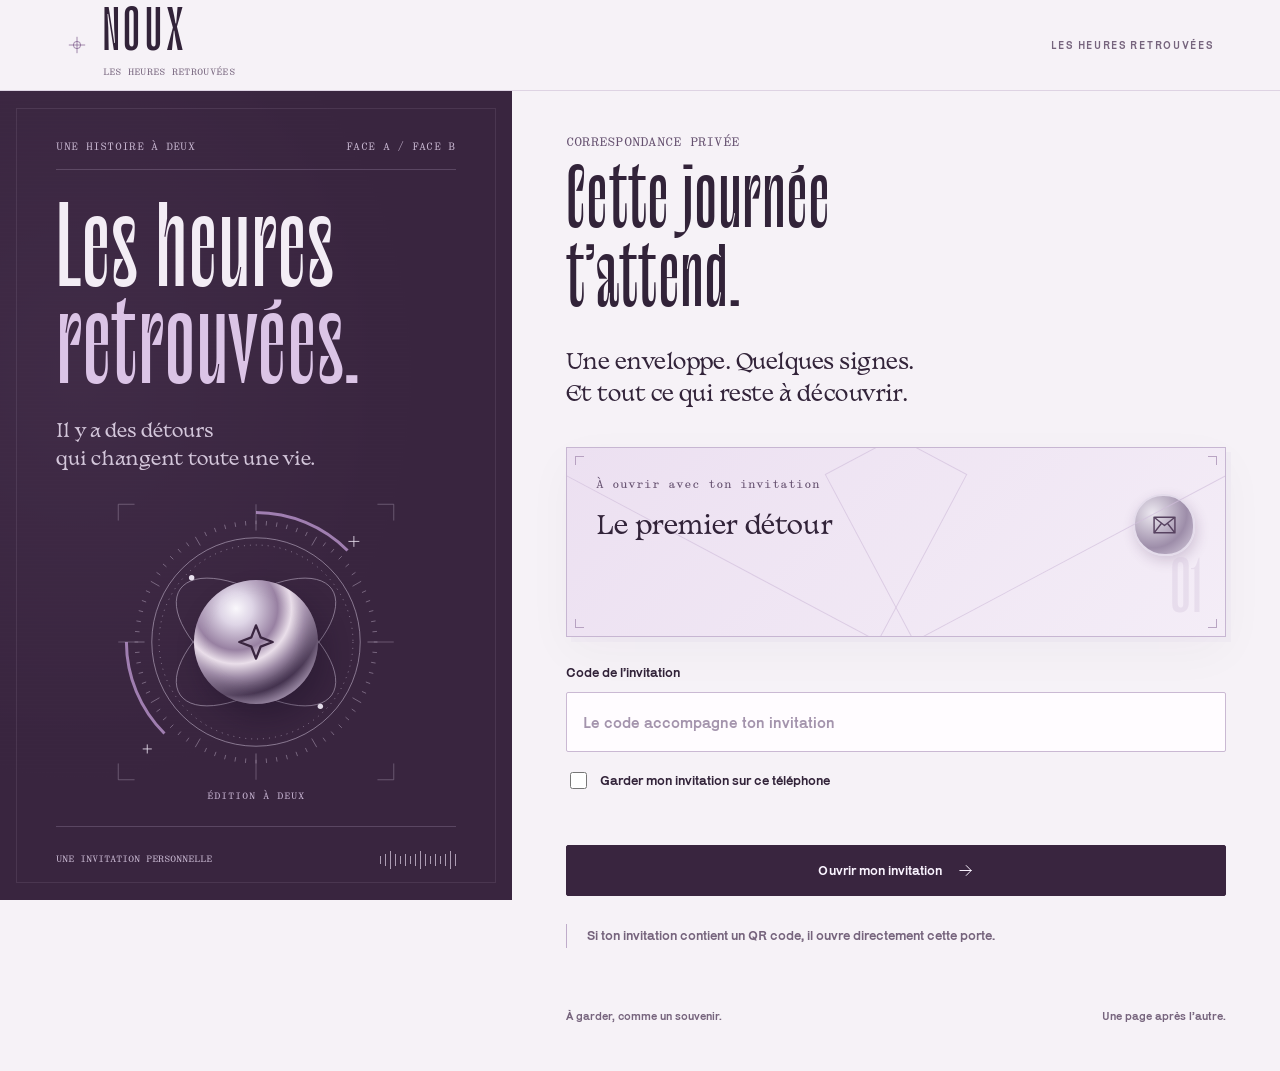
==== commit 0751a534: "Add subtle gesture-driven animations to discoveries, pouches, kisses and letters" ====
--- a/index.html
+++ b/index.html
@@ -13,8 +13,8 @@
   <link rel="apple-touch-icon" href="./mark.svg">
   <link rel="manifest" href="./manifest.webmanifest">
   <link rel="stylesheet" href="./fonts.css">
-  <link rel="stylesheet" href="./style.css">
-  <script type="module" src="./app.mjs"></script>
+  <link rel="stylesheet" href="./style.css?v=moments-1">
+  <script type="module" src="./app.mjs?v=moments-1"></script>
 </head>
 <body>
   <a class="skip-link" href="#main">Aller à l’histoire</a>
--- a/style.css
+++ b/style.css
@@ -1,5 +1,5 @@
 :root{--paper:#f6f2f7;--white:#fffcff;--ink:#322339;--muted:#76647d;--plum:#39253f;--mauve:#bc9dca;--silver:#d5cddc;--line:#ded3e3;--display:'Le Murmure','Arial Narrow',sans-serif;--serif:'Basteleur',Georgia,serif;--sans:'Karrik',Arial,sans-serif;--arabic:'Noto Naskh Arabic',serif;--shadow:0 18px 60px #301a3910}
-*{box-sizing:border-box}html{scroll-behavior:smooth}body{margin:0;background:var(--paper);color:var(--ink);font-family:var(--sans);font-size:15px;line-height:1.65;-webkit-font-smoothing:antialiased}button,input,textarea,select{font:inherit}button,a,input,textarea,select{-webkit-tap-highlight-color:transparent}button{cursor:pointer}button:disabled{cursor:default;opacity:.48}button:focus-visible,a:focus-visible,input:focus-visible,textarea:focus-visible,select:focus-visible,summary:focus-visible{outline:3px solid #9970ac;outline-offset:4px}a{color:inherit;text-underline-offset:4px}button{color:inherit}h1,h2,h3,p{margin-top:0}h1,h2,h3{font-weight:400}h2{font-family:var(--serif);font-size:46px;line-height:1.06;letter-spacing:-1.25px;margin-bottom:22px}h3{font-family:var(--serif);font-size:28px;line-height:1.15;margin-bottom:13px}p{margin-bottom:18px}strong{font-weight:600}em{font-family:var(--serif);font-weight:400}img{display:block;max-width:100%}svg{display:block}.icon{width:21px;height:21px;flex-shrink:0;fill:none;stroke:currentColor;stroke-linecap:round;stroke-linejoin:round;stroke-width:1.4}.sr-only{position:absolute;width:1px;height:1px;padding:0;margin:-1px;overflow:hidden;clip:rect(0,0,0,0);white-space:nowrap;border:0}.skip-link{position:fixed;top:-100px;left:24px;z-index:1000;padding:12px;background:var(--white)}.skip-link:focus{top:12px}.loading-screen{min-height:100svh;display:flex;align-items:center;justify-content:center;flex-direction:column;gap:15px}.loading-screen p{font-family:var(--serif);font-size:25px}.loading-line{height:1px;background:var(--mauve);width:90px;animation:pulse 1.5s ease-in-out infinite}.noscript{padding:40px}.wordmark{font-family:var(--serif);font-size:34px;letter-spacing:8px;line-height:1}.eyebrow,.micro{font-size:10px;font-weight:500;letter-spacing:2.4px;text-transform:uppercase}.eyebrow{display:block;color:var(--muted);margin-bottom:17px}.micro{letter-spacing:1.5px}.muted{color:var(--muted)}.fine-print{font-size:12px;color:var(--muted)}.topbar{height:91px;border-bottom:1px solid var(--line);display:flex;align-items:center;justify-content:space-between;padding:0 5.2vw;gap:20px;background:var(--paper);position:relative;z-index:20}.topbar .brand-button{background:none;border:0;padding:10px 0}.topbar-right{display:flex;align-items:center;gap:24px}.topbar-date{color:var(--muted);font-size:11px;letter-spacing:1.7px;text-transform:uppercase}.debt-chip{display:inline-flex;gap:10px;align-items:center;background:#ede4f0;border:1px solid #dcd0e2;border-radius:40px;padding:10px 16px;font-size:12px;min-height:44px}.debt-chip b{font-size:15px;font-weight:500}.icon-button{display:inline-grid;place-items:center;border:1px solid var(--line);border-radius:50%;background:transparent;width:43px;height:43px;flex-shrink:0}.layout{display:grid;grid-template-columns:minmax(350px,40%) minmax(0,60%);max-width:1720px;margin:auto;min-height:calc(100svh - 91px)}.cover{background:var(--plum);color:#f3edf5;position:sticky;top:0;align-self:start;min-height:calc(100svh - 91px);padding:49px 4.4vw 30px;overflow:hidden;display:flex;flex-direction:column;justify-content:space-between}.cover:before{content:'';position:absolute;inset:0;opacity:.23;pointer-events:none;background:radial-gradient(ellipse at 15% 35%,#b794c640,transparent 55%),repeating-linear-gradient(0deg,transparent 0 3px,#ffffff05 3px 4px)}.cover>*{position:relative}.cover-top{display:flex;justify-content:space-between;gap:20px;color:#c7b6d0}.cover h1{font-family:var(--serif);font-size:clamp(57px,5.2vw,86px);letter-spacing:-2px;line-height:.91;margin:36px 0 0;position:relative;z-index:2}.cover h1 em{color:#d5bfdf;font-size:1.04em}.cover-copy{font-family:var(--serif);font-size:21px;line-height:1.45;max-width:280px;margin:18px 0 0;color:#d4c7db}.cover-art{min-height:245px;position:relative;display:grid;place-items:center;margin:4px -20px 0}.orbit{position:relative;width:240px;height:230px;display:grid;place-items:center;transform:rotate(-10deg)}.orbit:before,.orbit:after{content:'';position:absolute;border-radius:50%;width:254px;height:144px;border:1px solid #dfd5e78c;box-shadow:0 0 0 5px #e6d9ed08,0 0 0 10px #e6d9ed05;transform:rotate(-35deg)}.orbit:after{transform:rotate(35deg);border-color:#dfd5e75e}.orbit-core{width:125px;height:125px;border-radius:50%;background:radial-gradient(circle at 34% 23%,#faf8fc 0%,#ded5e6 13%,#9881a2 33%,#eadfea 44%,#9b88a4 55%,#3c2b47 69%,#bfafcb 92%);box-shadow:8px 18px 32px #160c2370,inset -4px -4px 16px #e1cde65c;position:relative;display:grid;place-items:center}.arabic-name{font-family:var(--arabic);font-size:45px;line-height:1.8;color:#2d1c38;transform:rotate(10deg);text-shadow:0 1px 1px #fffd;letter-spacing:0;direction:rtl}.orbit-core .icon{width:40px;height:40px;stroke:#39253f;transform:rotate(10deg)}.orbit-star{position:absolute;top:18px;left:8px;font-size:26px;color:#d3c4dd}.orbit-point{position:absolute;right:2px;bottom:46px;width:6px;height:6px;border-radius:50%;background:#eee6f4;box-shadow:0 0 15px #e0beed}.cover-footer{padding-top:10px}.cover-footer-line{display:flex;align-items:center;justify-content:space-between;gap:20px;border-top:1px solid #c1acc82d;padding-top:23px;color:#cbbbd4}.cover-footer-line .micro{font-size:9px}.mini-wave{display:flex;align-items:center;gap:4px;height:20px;opacity:.7}.mini-wave i{display:block;width:1px;background:#ded0e6;height:8px}.mini-wave i:nth-child(3n){height:18px}.mini-wave i:nth-child(2n){height:12px}.main-wrap{min-width:0;padding:0 4.2vw 45px}.desktop-nav{display:flex;align-items:center;gap:26px;border-bottom:1px solid var(--line);height:81px;white-space:nowrap}.nav-button{border:0;background:none;display:flex;align-items:center;gap:7px;padding:25px 0 24px;font-size:11px;color:var(--muted);position:relative}.nav-button.active{color:var(--ink)}.nav-button.active:after{content:'';height:2px;background:var(--plum);position:absolute;bottom:-1px;left:0;right:0}.desktop-nav .icon{width:17px;height:17px}.content{max-width:670px;margin:0 auto;padding-top:42px;animation:arrive .45s ease both}.mobile-nav{display:none}.section-heading{display:flex;align-items:start;justify-content:space-between;gap:15px}.section-heading .icon{width:29px;height:29px;margin-top:9px;stroke:#93739f}.lead{font-family:var(--serif);font-size:25px;line-height:1.38;letter-spacing:-.2px}.prologue-card{border:1px solid #d4c5dd;position:relative;margin:35px 0 24px;padding:26px 29px;min-height:164px;background:linear-gradient(135deg,#ece0f1,#f4edf7);overflow:hidden;box-shadow:var(--shadow)}.prologue-card:before,.prologue-card:after{content:'';position:absolute;width:60%;height:100%;border:1px solid #d2bfdc;top:-78px;transform:rotate(28deg);left:-18px;opacity:.65;pointer-events:none}.prologue-card:after{left:auto;right:-18px;transform:rotate(-28deg)}.prologue-card .to-label{position:relative;z-index:1;font-size:10px;letter-spacing:1px;color:#796087}.prologue-card h3{position:relative;z-index:1;font-size:31px;margin:13px 0 3px}.seal{position:absolute;right:30px;top:46px;width:62px;height:62px;background:radial-gradient(circle at 30% 30%,#ece8f0,#9d8da9 60%,#d9d0e0);border-radius:48% 50% 46% 51%;border:2px solid #e4dceb;box-shadow:2px 5px 13px #43215430;display:grid;place-items:center;color:#574260}.seal .icon{width:25px;height:25px}.cover-number{font-family:var(--serif);font-size:88px;color:#d4c4dc;line-height:1;position:absolute;right:15px;bottom:4px;opacity:.4}.button{border:1px solid var(--plum);min-height:51px;background:var(--plum);color:#faf4ff;display:inline-flex;align-items:center;justify-content:center;gap:14px;padding:14px 22px;border-radius:2px;font-size:12px;font-weight:500;letter-spacing:.3px;text-decoration:none;transition:background .2s,transform .2s;line-height:1.5}.button:not(:disabled):hover{background:#503258}.button:not(:disabled):active{transform:translateY(1px)}.button.secondary{background:transparent;color:var(--ink);border-color:#cbbbD2}.button.secondary:not(:disabled):hover{background:#e9dfef}.button.ghost{background:transparent;color:var(--muted);border-color:transparent}.button.danger{border-color:#935462;color:#7a344b;background:transparent}.button.wide{width:100%}.button .icon{width:17px;height:17px}.button-row{display:flex;gap:10px;flex-wrap:wrap;margin:22px 0}.small-link{border:0;background:none;color:var(--muted);font-size:12px;text-decoration:underline;text-underline-offset:4px;padding:12px 0;min-height:44px}.small-note{border-left:1px solid #bfacca;margin:28px 0;padding:0 0 0 20px;font-size:12px;color:var(--muted)}.bottom-caption{display:flex;justify-content:space-between;gap:20px;color:var(--muted);font-size:10px;border-top:1px solid var(--line);margin-top:36px;padding-top:18px}.unlock-form{margin-top:22px}.field-label{display:block;font-size:12px;font-weight:500;margin-bottom:8px}.field-input,textarea,select{border:1px solid #cab9d3;background:#fffcff;color:var(--ink);border-radius:2px;padding:15px 16px;width:100%;font-size:16px;min-height:52px}.field-input::placeholder{color:#a494ad}textarea{min-height:130px;resize:vertical}.check-label{display:flex;align-items:center;gap:10px;font-size:12px;margin:17px 0}.check-label input{width:17px;height:17px;accent-color:var(--plum)}.error{color:#94374f;font-size:12px;margin-top:9px;min-height:18px}.subtle-badge{background:#e9dfed;color:#644d71;font-size:10px;padding:4px 9px;letter-spacing:.6px;border:1px solid #d6c6df;border-radius:12px}.statusline{display:flex;align-items:center;gap:9px;font-size:10px;color:var(--muted);margin:15px 0 25px}.status-dot{width:5px;height:5px;border-radius:50%;background:#867491}.status-dot.offline{background:#a56351}.progress-track{height:2px;background:#e1d7e6;margin:12px 0 26px;overflow:hidden}.progress-track span{display:block;height:100%;background:#886492;transition:width .6s}.chapter-number{font-family:var(--serif);font-size:39px;color:#aa8db7;line-height:1}.chapter-meta{display:flex;align-items:center;gap:16px;color:var(--muted);font-size:11px;margin:18px 0 26px;flex-wrap:wrap}.chapter-meta span,.chapter-meta a{display:flex;align-items:center;gap:7px}.chapter-meta .icon{width:15px;height:15px}.prompt-card{padding:26px 27px;border:1px solid var(--line);background:var(--white);margin:26px 0;position:relative}.prompt-card:before{content:'✧';position:absolute;right:22px;top:19px;color:#b19abd;font-size:20px}.prompt-card .eyebrow{font-size:9px;margin-bottom:14px}.prompt-card p:last-child{margin-bottom:0}.answer-form{margin-top:24px}.answer-control{display:flex;gap:10px}.answer-control input{min-width:0;flex:1}.answer-control .button{flex-shrink:0;padding:13px 19px}.hint-panel{border-top:1px solid var(--line);margin-top:31px;padding-top:23px}.hint-heading{display:flex;justify-content:space-between;align-items:center;gap:12px;margin-bottom:16px}.hint-heading h3{font-family:var(--sans);font-size:12px;margin:0;font-weight:500}.hint-clock{font-size:11px;color:var(--muted);font-variant-numeric:tabular-nums;display:flex;align-items:center;gap:6px}.hint-clock .icon{width:14px;height:14px}.hint-grid{display:grid;grid-template-columns:repeat(3,1fr);gap:10px}.hint-button{background:transparent;border:1px solid #d8cadf;padding:14px 10px;min-height:76px;display:flex;align-items:center;justify-content:center;flex-direction:column;font-size:11px;gap:5px;position:relative}.hint-button strong{font-family:var(--serif);font-size:25px;line-height:1}.hint-button span{font-size:10px;color:var(--muted)}.hint-button.owned{background:#e9dfef;border-color:#cbb6d7}.hint-button:not(:disabled):hover{background:#ede3f2}.hint-text{background:#eee5f2;padding:17px 19px;margin:12px 0;font-size:13px;border-left:2px solid #b394c2}.hint-text .micro{font-size:9px;color:#786284;margin-bottom:7px;display:block}.translation{margin:26px 0;padding:22px;background:#eee7f2;text-align:center}.arabic-prompt{font-family:var(--arabic);font-size:27px;line-height:1.8;direction:rtl}.success-icon{width:76px;height:76px;display:grid;place-items:center;border:1px solid #c9b8d3;border-radius:50%;margin:8px 0 28px;background:linear-gradient(135deg,#fdf9ff,#e4d6ed)}.success-icon .icon{width:33px;height:33px;stroke:#82618f}.reward-row{display:flex;align-items:center;border:1px solid var(--line);background:#fffaff;padding:17px 20px;gap:16px;margin:11px 0}.reward-row .icon{stroke:#9678a6;width:25px;height:25px}.reward-row p{font-size:12px;margin:0}.reward-row .micro{font-size:9px;color:var(--muted)}.destination-card{background:var(--plum);color:#f2eaf7;padding:24px;margin-top:25px}.destination-card h3{font-size:29px}.destination-card .eyebrow{color:#bda6ca}.destination-card p{font-size:13px;color:#d7c8df}.destination-card .button{background:#e4d8eb;color:#32203d;border:0}.inventory-grid{display:grid;grid-template-columns:1fr 1fr;gap:15px;margin:25px 0}.inventory-card{border:1px solid var(--line);background:var(--white);padding:22px;text-align:left;min-height:155px;position:relative;overflow:hidden;display:flex;flex-direction:column;justify-content:space-between;gap:20px}.inventory-card .icon{width:25px;height:25px;color:#8f6d9d}.inventory-card h3{font-size:24px;margin-bottom:5px}.inventory-card p{font-size:11px;color:var(--muted);margin:0}.inventory-card .roman{position:absolute;right:14px;top:14px;font-family:var(--serif);font-size:46px;color:#d3c3dc;line-height:1}.inventory-card.open{background:#eee4f3}.empty-state{padding:35px 22px;border:1px dashed #cab9d3;text-align:center;margin:25px 0}.empty-state .icon{margin:0 auto 18px;color:#a48bb2;width:35px;height:35px}.empty-state p{font-family:var(--serif);font-size:24px;margin-bottom:8px}.empty-state small{font-size:12px;color:var(--muted)}.pouch-letter{font-family:var(--serif);font-size:80px;line-height:1;color:#9470a4;display:block;text-align:center;margin:23px}.photo-card{background:var(--white);padding:17px 17px 24px;box-shadow:var(--shadow);border:1px solid var(--line);margin:25px 0;transform:rotate(-1.2deg)}.photo-card img{width:100%;height:auto;max-height:390px;object-fit:contain;background:#fff}.photo-card figcaption{text-align:center;font-family:var(--serif);font-style:italic;font-size:26px;margin-top:17px}.debt-display{position:relative;text-align:center;padding:25px 20px 31px;border:1px solid var(--line);background:linear-gradient(140deg,#eee3f3,#fcf9ff);margin:27px 0}.debt-display .debt-number{font-family:var(--serif);font-size:112px;line-height:1;color:#765486;display:block}.debt-display .icon{margin:auto;width:24px;height:24px;color:#ac8fb9}.debt-display p{margin:0;font-size:12px;color:var(--muted)}.debt-stats{display:flex;justify-content:center;gap:40px;border-top:1px solid #d5c4df;padding-top:20px;margin-top:25px}.debt-stats strong{font-size:16px;color:var(--ink);display:block}.debt-stats span{font-size:10px;color:var(--muted)}.ledger-list{border-top:1px solid var(--line);margin-top:24px}.ledger-item{display:flex;justify-content:space-between;align-items:center;gap:15px;border-bottom:1px solid var(--line);padding:16px 0}.ledger-item p{font-size:12px;margin:0}.ledger-item small{font-size:10px;color:var(--muted)}.ledger-item strong{font-weight:500;color:#80568f;white-space:nowrap}.exchange-grid{display:grid;grid-template-columns:repeat(3,1fr);gap:10px;margin:23px 0}.exchange{background:var(--white);padding:17px 11px;text-align:center;border:1px solid var(--line)}.exchange strong{font-family:var(--serif);font-size:30px;display:block;line-height:1.2}.exchange span{font-size:10px;color:var(--muted);display:block;margin-top:5px}.voucher{background:#e6d9ee;padding:18px;border:1px solid #cdb4db;margin:14px 0}.voucher h3{font-size:25px}.voucher p{font-size:12px}.music-row{display:flex;gap:17px;align-items:center;padding:19px 0;border-bottom:1px solid var(--line)}.record{width:44px;height:44px;border-radius:50%;background:repeating-radial-gradient(circle at center,#39253f 0 3px,#49324e 4px 5px);display:grid;place-items:center;flex-shrink:0}.record:after{content:'';width:12px;height:12px;border:4px solid #c3a8d0;border-radius:50%;background:#39253f}.music-row p{font-size:13px;margin:0}.music-row small{font-size:11px;color:var(--muted)}.audio-box{background:#ebe0f1;border:1px solid #d5c3df;padding:22px;margin:22px 0}.audio-box audio{width:100%;max-width:100%;height:42px;margin-top:10px}.audio-box p{font-size:12px;margin-bottom:8px}.letter{font-family:var(--serif);font-size:24px;line-height:1.55;padding:24px 0}.letter p{margin-bottom:23px}.letter .signature{font-style:italic;margin-top:35px}.timeline{position:relative;margin:25px 0}.timeline-item{display:flex;gap:17px;padding:12px 0;align-items:center}.timeline-number{width:30px;height:30px;border:1px solid #d2c0dd;border-radius:50%;display:grid;place-items:center;font-size:11px;color:#8d709b;flex-shrink:0}.timeline-item.complete .timeline-number{background:#dcd0e4;border-color:#dcd0e4}.timeline-item.active .timeline-number{background:var(--plum);border-color:var(--plum);color:var(--white)}.timeline-item p{margin:0;font-size:12px}.timeline-item small{font-size:10px;color:var(--muted)}.regie-card{border:1px solid var(--line);background:#fffcff;padding:20px;margin:15px 0}.regie-card label{font-size:12px}.regie-card summary{cursor:pointer;font-size:13px;min-height:35px}.regie-card li{font-size:12px;margin:10px 0}.regie-card .answer-code{font-family:monospace;font-size:13px;overflow-wrap:anywhere;background:#ece2f2;padding:10px;margin:12px 0}.regie-controls{display:grid;grid-template-columns:1fr 1fr;gap:10px;margin:20px 0}.regie-controls .button{font-size:11px}.toggle-line{display:flex;align-items:center;justify-content:space-between;gap:20px;padding:17px 0;border-bottom:1px solid var(--line);font-size:12px}.toggle-line input{accent-color:var(--plum);width:18px;height:18px}.blank-space{margin-top:30px}.pill-list{display:flex;flex-wrap:wrap;gap:8px;margin:20px 0}.pill{border:1px solid var(--line);padding:7px 12px;border-radius:25px;font-size:10px;color:var(--muted)}.draft-notice{border-left:2px solid #b29bbf;padding:12px 16px;background:#eee5f2;color:#755c81;font-size:12px;margin:20px 0}.table-scroll{overflow:auto;max-height:320px;border:1px solid var(--line);margin:20px 0}.vigenere{border-collapse:collapse;font-family:monospace;font-size:11px;background:#fff;min-width:780px}.vigenere td,.vigenere th{padding:6px;text-align:center;border:1px solid #e8e0ed}.vigenere th{background:#e5d5ed;position:sticky;top:0}.vigenere th:first-child{left:0;z-index:2}.vigenere td:first-child{background:#e5d5ed;position:sticky;left:0;font-weight:600}.pouch-sort{display:flex;flex-direction:column;gap:9px;margin:24px 0}.sort-card{display:flex;align-items:center;gap:12px;border:1px solid var(--line);background:var(--white);padding:13px}.sort-card p{font-size:12px;margin:0;flex:1}.sort-card .roman{font-family:var(--serif);font-size:23px;min-width:24px;color:#9975aa}.sort-controls{display:flex;gap:4px}.sort-controls button{border:1px solid var(--line);background:transparent;padding:7px;min-height:34px;min-width:34px}.sort-controls .icon{width:13px;height:13px}.assembled-letters{font-family:var(--serif);letter-spacing:8px;font-size:27px;text-align:center;background:#e9ddef;padding:16px;margin:18px 0}.page-footer{padding:30px 0 0;display:flex;justify-content:space-between;color:var(--muted);gap:14px;font-size:10px}.page-footer button{background:none;border:0;color:var(--muted);font-size:10px;padding:7px 0;min-height:34px}.offline-note{font-size:11px;background:#ebe1f1;padding:11px 14px;border:1px solid var(--line);margin-bottom:20px}dialog{border:1px solid #d7c7e1;background:var(--paper);color:var(--ink);padding:32px;width:min(480px,calc(100% - 32px));max-height:88svh;border-radius:4px;box-shadow:0 20px 100px #25112d50}dialog::backdrop{background:#23112ca8;backdrop-filter:blur(4px)}dialog h2{font-size:35px;line-height:1.1;margin-bottom:18px}dialog p{font-size:14px}dialog .dialog-head{display:flex;justify-content:space-between;gap:12px;margin-bottom:10px}.dialog-close{border:0;background:none;padding:0;display:grid;place-items:center;width:30px;height:30px}.dialog-close .icon{width:21px;height:21px}dialog .button-row{margin-bottom:0}#toast{position:fixed;bottom:27px;left:50%;transform:translateX(-50%);background:var(--plum);color:#fff;padding:13px 22px;border-radius:3px;box-shadow:0 7px 30px #21112c35;max-width:calc(100% - 34px);font-size:12px;z-index:200;text-align:center}.reduce-motion *,.reduce-motion *:before,.reduce-motion *:after{animation:none!important;transition:none!important;scroll-behavior:auto!important}@keyframes arrive{from{opacity:0;transform:translateY(9px)}to{opacity:1;transform:translateY(0)}}@keyframes pulse{50%{opacity:.3;transform:scaleX(.5)}}
+*{box-sizing:border-box}html{scroll-behavior:smooth}body{margin:0;background:var(--paper);color:var(--ink);font-family:var(--sans);font-size:15px;line-height:1.65;-webkit-font-smoothing:antialiased}button,input,textarea,select{font:inherit}button,a,input,textarea,select{-webkit-tap-highlight-color:transparent}button{cursor:pointer}button:disabled{cursor:default;opacity:.48}button:focus-visible,a:focus-visible,input:focus-visible,textarea:focus-visible,select:focus-visible,summary:focus-visible{outline:3px solid #9970ac;outline-offset:4px}a{color:inherit;text-underline-offset:4px}button{color:inherit}h1,h2,h3,p{margin-top:0}h1,h2,h3{font-weight:400}h2{font-family:var(--serif);font-size:46px;line-height:1.06;letter-spacing:-1.25px;margin-bottom:22px}h3{font-family:var(--serif);font-size:28px;line-height:1.15;margin-bottom:13px}p{margin-bottom:18px}strong{font-weight:600}em{font-family:var(--serif);font-weight:400}img{display:block;max-width:100%}svg{display:block}.icon{width:21px;height:21px;flex-shrink:0;fill:none;stroke:currentColor;stroke-linecap:round;stroke-linejoin:round;stroke-width:1.4}.sr-only{position:absolute;width:1px;height:1px;padding:0;margin:-1px;overflow:hidden;clip:rect(0,0,0,0);white-space:nowrap;border:0}.skip-link{position:fixed;top:-100px;left:24px;z-index:1000;padding:12px;background:var(--white)}.skip-link:focus{top:12px}.loading-screen{min-height:100svh;display:flex;align-items:center;justify-content:center;flex-direction:column;gap:15px}.loading-screen p{font-family:var(--serif);font-size:25px}.loading-line{height:1px;background:var(--mauve);width:90px;animation:pulse 1.5s ease-in-out infinite}.noscript{padding:40px}.wordmark{font-family:var(--serif);font-size:34px;letter-spacing:8px;line-height:1}.eyebrow,.micro{font-size:10px;font-weight:500;letter-spacing:2.4px;text-transform:uppercase}.eyebrow{display:block;color:var(--muted);margin-bottom:17px}.micro{letter-spacing:1.5px}.muted{color:var(--muted)}.fine-print{font-size:12px;color:var(--muted)}.topbar{height:91px;border-bottom:1px solid var(--line);display:flex;align-items:center;justify-content:space-between;padding:0 5.2vw;gap:20px;background:var(--paper);position:relative;z-index:20}.topbar .brand-button{background:none;border:0;padding:10px 0}.topbar-right{display:flex;align-items:center;gap:24px}.topbar-date{color:var(--muted);font-size:11px;letter-spacing:1.7px;text-transform:uppercase}.debt-chip{display:inline-flex;gap:10px;align-items:center;background:#ede4f0;border:1px solid #dcd0e2;border-radius:40px;padding:10px 16px;font-size:12px;min-height:44px}.debt-chip b{font-size:15px;font-weight:500}.icon-button{display:inline-grid;place-items:center;border:1px solid var(--line);border-radius:50%;background:transparent;width:43px;height:43px;flex-shrink:0}.layout{display:grid;grid-template-columns:minmax(350px,40%) minmax(0,60%);max-width:1720px;margin:auto;min-height:calc(100svh - 91px)}.cover{background:var(--plum);color:#f3edf5;position:sticky;top:0;align-self:start;min-height:calc(100svh - 91px);padding:49px 4.4vw 30px;overflow:hidden;display:flex;flex-direction:column;justify-content:space-between}.cover:before{content:'';position:absolute;inset:0;opacity:.23;pointer-events:none;background:radial-gradient(ellipse at 15% 35%,#b794c640,transparent 55%),repeating-linear-gradient(0deg,transparent 0 3px,#ffffff05 3px 4px)}.cover>*{position:relative}.cover-top{display:flex;justify-content:space-between;gap:20px;color:#c7b6d0}.cover h1{font-family:var(--serif);font-size:clamp(57px,5.2vw,86px);letter-spacing:-2px;line-height:.91;margin:36px 0 0;position:relative;z-index:2}.cover h1 em{color:#d5bfdf;font-size:1.04em}.cover-copy{font-family:var(--serif);font-size:21px;line-height:1.45;max-width:280px;margin:18px 0 0;color:#d4c7db}.cover-art{min-height:245px;position:relative;display:grid;place-items:center;margin:4px -20px 0}.orbit{position:relative;width:240px;height:230px;display:grid;place-items:center;transform:rotate(-10deg)}.orbit:before,.orbit:after{content:'';position:absolute;border-radius:50%;width:254px;height:144px;border:1px solid #dfd5e78c;box-shadow:0 0 0 5px #e6d9ed08,0 0 0 10px #e6d9ed05;transform:rotate(-35deg)}.orbit:after{transform:rotate(35deg);border-color:#dfd5e75e}.orbit-core{width:125px;height:125px;border-radius:50%;background:radial-gradient(circle at 34% 23%,#faf8fc 0%,#ded5e6 13%,#9881a2 33%,#eadfea 44%,#9b88a4 55%,#3c2b47 69%,#bfafcb 92%);box-shadow:8px 18px 32px #160c2370,inset -4px -4px 16px #e1cde65c;position:relative;display:grid;place-items:center}.arabic-name{font-family:var(--arabic);font-size:45px;line-height:1.8;color:#2d1c38;transform:rotate(10deg);text-shadow:0 1px 1px #fffd;letter-spacing:0;direction:rtl}.orbit-core .icon{width:40px;height:40px;stroke:#39253f;transform:rotate(10deg)}.orbit-star{position:absolute;top:18px;left:8px;font-size:26px;color:#d3c4dd}.orbit-point{position:absolute;right:2px;bottom:46px;width:6px;height:6px;border-radius:50%;background:#eee6f4;box-shadow:0 0 15px #e0beed}.cover-footer{padding-top:10px}.cover-footer-line{display:flex;align-items:center;justify-content:space-between;gap:20px;border-top:1px solid #c1acc82d;padding-top:23px;color:#cbbbd4}.cover-footer-line .micro{font-size:9px}.mini-wave{display:flex;align-items:center;gap:4px;height:20px;opacity:.7}.mini-wave i{display:block;width:1px;background:#ded0e6;height:8px}.mini-wave i:nth-child(3n){height:18px}.mini-wave i:nth-child(2n){height:12px}.main-wrap{min-width:0;padding:0 4.2vw 45px}.desktop-nav{display:flex;align-items:center;gap:26px;border-bottom:1px solid var(--line);height:81px;white-space:nowrap}.nav-button{border:0;background:none;display:flex;align-items:center;gap:7px;padding:25px 0 24px;font-size:11px;color:var(--muted);position:relative}.nav-button.active{color:var(--ink)}.nav-button.active:after{content:'';height:2px;background:var(--plum);position:absolute;bottom:-1px;left:0;right:0}.desktop-nav .icon{width:17px;height:17px}.content{max-width:670px;margin:0 auto;padding-top:42px;animation:none}.mobile-nav{display:none}.section-heading{display:flex;align-items:start;justify-content:space-between;gap:15px}.section-heading .icon{width:29px;height:29px;margin-top:9px;stroke:#93739f}.lead{font-family:var(--serif);font-size:25px;line-height:1.38;letter-spacing:-.2px}.prologue-card{border:1px solid #d4c5dd;position:relative;margin:35px 0 24px;padding:26px 29px;min-height:164px;background:linear-gradient(135deg,#ece0f1,#f4edf7);overflow:hidden;box-shadow:var(--shadow)}.prologue-card:before,.prologue-card:after{content:'';position:absolute;width:60%;height:100%;border:1px solid #d2bfdc;top:-78px;transform:rotate(28deg);left:-18px;opacity:.65;pointer-events:none}.prologue-card:after{left:auto;right:-18px;transform:rotate(-28deg)}.prologue-card .to-label{position:relative;z-index:1;font-size:10px;letter-spacing:1px;color:#796087}.prologue-card h3{position:relative;z-index:1;font-size:31px;margin:13px 0 3px}.seal{position:absolute;right:30px;top:46px;width:62px;height:62px;background:radial-gradient(circle at 30% 30%,#ece8f0,#9d8da9 60%,#d9d0e0);border-radius:48% 50% 46% 51%;border:2px solid #e4dceb;box-shadow:2px 5px 13px #43215430;display:grid;place-items:center;color:#574260}.seal .icon{width:25px;height:25px}.cover-number{font-family:var(--serif);font-size:88px;color:#d4c4dc;line-height:1;position:absolute;right:15px;bottom:4px;opacity:.4}.button{border:1px solid var(--plum);min-height:51px;background:var(--plum);color:#faf4ff;display:inline-flex;align-items:center;justify-content:center;gap:14px;padding:14px 22px;border-radius:2px;font-size:12px;font-weight:500;letter-spacing:.3px;text-decoration:none;transition:background .2s,transform .2s;line-height:1.5}.button:not(:disabled):hover{background:#503258}.button:not(:disabled):active{transform:translateY(1px)}.button.secondary{background:transparent;color:var(--ink);border-color:#cbbbD2}.button.secondary:not(:disabled):hover{background:#e9dfef}.button.ghost{background:transparent;color:var(--muted);border-color:transparent}.button.danger{border-color:#935462;color:#7a344b;background:transparent}.button.wide{width:100%}.button .icon{width:17px;height:17px}.button-row{display:flex;gap:10px;flex-wrap:wrap;margin:22px 0}.small-link{border:0;background:none;color:var(--muted);font-size:12px;text-decoration:underline;text-underline-offset:4px;padding:12px 0;min-height:44px}.small-note{border-left:1px solid #bfacca;margin:28px 0;padding:0 0 0 20px;font-size:12px;color:var(--muted)}.bottom-caption{display:flex;justify-content:space-between;gap:20px;color:var(--muted);font-size:10px;border-top:1px solid var(--line);margin-top:36px;padding-top:18px}.unlock-form{margin-top:22px}.field-label{display:block;font-size:12px;font-weight:500;margin-bottom:8px}.field-input,textarea,select{border:1px solid #cab9d3;background:#fffcff;color:var(--ink);border-radius:2px;padding:15px 16px;width:100%;font-size:16px;min-height:52px}.field-input::placeholder{color:#a494ad}textarea{min-height:130px;resize:vertical}.check-label{display:flex;align-items:center;gap:10px;font-size:12px;margin:17px 0}.check-label input{width:17px;height:17px;accent-color:var(--plum)}.error{color:#94374f;font-size:12px;margin-top:9px;min-height:18px}.subtle-badge{background:#e9dfed;color:#644d71;font-size:10px;padding:4px 9px;letter-spacing:.6px;border:1px solid #d6c6df;border-radius:12px}.statusline{display:flex;align-items:center;gap:9px;font-size:10px;color:var(--muted);margin:15px 0 25px}.status-dot{width:5px;height:5px;border-radius:50%;background:#867491}.status-dot.offline{background:#a56351}.progress-track{height:2px;background:#e1d7e6;margin:12px 0 26px;overflow:hidden}.progress-track span{display:block;height:100%;background:#886492;transition:width .6s}.chapter-number{font-family:var(--serif);font-size:39px;color:#aa8db7;line-height:1}.chapter-meta{display:flex;align-items:center;gap:16px;color:var(--muted);font-size:11px;margin:18px 0 26px;flex-wrap:wrap}.chapter-meta span,.chapter-meta a{display:flex;align-items:center;gap:7px}.chapter-meta .icon{width:15px;height:15px}.prompt-card{padding:26px 27px;border:1px solid var(--line);background:var(--white);margin:26px 0;position:relative}.prompt-card:before{content:'✧';position:absolute;right:22px;top:19px;color:#b19abd;font-size:20px}.prompt-card .eyebrow{font-size:9px;margin-bottom:14px}.prompt-card p:last-child{margin-bottom:0}.answer-form{margin-top:24px}.answer-control{display:flex;gap:10px}.answer-control input{min-width:0;flex:1}.answer-control .button{flex-shrink:0;padding:13px 19px}.hint-panel{border-top:1px solid var(--line);margin-top:31px;padding-top:23px}.hint-heading{display:flex;justify-content:space-between;align-items:center;gap:12px;margin-bottom:16px}.hint-heading h3{font-family:var(--sans);font-size:12px;margin:0;font-weight:500}.hint-clock{font-size:11px;color:var(--muted);font-variant-numeric:tabular-nums;display:flex;align-items:center;gap:6px}.hint-clock .icon{width:14px;height:14px}.hint-grid{display:grid;grid-template-columns:repeat(3,1fr);gap:10px}.hint-button{background:transparent;border:1px solid #d8cadf;padding:14px 10px;min-height:76px;display:flex;align-items:center;justify-content:center;flex-direction:column;font-size:11px;gap:5px;position:relative}.hint-button strong{font-family:var(--serif);font-size:25px;line-height:1}.hint-button span{font-size:10px;color:var(--muted)}.hint-button.owned{background:#e9dfef;border-color:#cbb6d7}.hint-button:not(:disabled):hover{background:#ede3f2}.hint-text{background:#eee5f2;padding:17px 19px;margin:12px 0;font-size:13px;border-left:2px solid #b394c2}.hint-text .micro{font-size:9px;color:#786284;margin-bottom:7px;display:block}.translation{margin:26px 0;padding:22px;background:#eee7f2;text-align:center}.arabic-prompt{font-family:var(--arabic);font-size:27px;line-height:1.8;direction:rtl}.success-icon{width:76px;height:76px;display:grid;place-items:center;border:1px solid #c9b8d3;border-radius:50%;margin:8px 0 28px;background:linear-gradient(135deg,#fdf9ff,#e4d6ed)}.success-icon .icon{width:33px;height:33px;stroke:#82618f}.reward-row{display:flex;align-items:center;border:1px solid var(--line);background:#fffaff;padding:17px 20px;gap:16px;margin:11px 0}.reward-row .icon{stroke:#9678a6;width:25px;height:25px}.reward-row p{font-size:12px;margin:0}.reward-row .micro{font-size:9px;color:var(--muted)}.destination-card{background:var(--plum);color:#f2eaf7;padding:24px;margin-top:25px}.destination-card h3{font-size:29px}.destination-card .eyebrow{color:#bda6ca}.destination-card p{font-size:13px;color:#d7c8df}.destination-card .button{background:#e4d8eb;color:#32203d;border:0}.inventory-grid{display:grid;grid-template-columns:1fr 1fr;gap:15px;margin:25px 0}.inventory-card{border:1px solid var(--line);background:var(--white);padding:22px;text-align:left;min-height:155px;position:relative;overflow:hidden;display:flex;flex-direction:column;justify-content:space-between;gap:20px}.inventory-card .icon{width:25px;height:25px;color:#8f6d9d}.inventory-card h3{font-size:24px;margin-bottom:5px}.inventory-card p{font-size:11px;color:var(--muted);margin:0}.inventory-card .roman{position:absolute;right:14px;top:14px;font-family:var(--serif);font-size:46px;color:#d3c3dc;line-height:1}.inventory-card.open{background:#eee4f3}.empty-state{padding:35px 22px;border:1px dashed #cab9d3;text-align:center;margin:25px 0}.empty-state .icon{margin:0 auto 18px;color:#a48bb2;width:35px;height:35px}.empty-state p{font-family:var(--serif);font-size:24px;margin-bottom:8px}.empty-state small{font-size:12px;color:var(--muted)}.pouch-letter{font-family:var(--serif);font-size:80px;line-height:1;color:#9470a4;display:block;text-align:center;margin:23px}.photo-card{background:var(--white);padding:17px 17px 24px;box-shadow:var(--shadow);border:1px solid var(--line);margin:25px 0;transform:rotate(-1.2deg)}.photo-card img{width:100%;height:auto;max-height:390px;object-fit:contain;background:#fff}.photo-card figcaption{text-align:center;font-family:var(--serif);font-style:italic;font-size:26px;margin-top:17px}.debt-display{position:relative;text-align:center;padding:25px 20px 31px;border:1px solid var(--line);background:linear-gradient(140deg,#eee3f3,#fcf9ff);margin:27px 0}.debt-display .debt-number{font-family:var(--serif);font-size:112px;line-height:1;color:#765486;display:block}.debt-display .icon{margin:auto;width:24px;height:24px;color:#ac8fb9}.debt-display p{margin:0;font-size:12px;color:var(--muted)}.debt-stats{display:flex;justify-content:center;gap:40px;border-top:1px solid #d5c4df;padding-top:20px;margin-top:25px}.debt-stats strong{font-size:16px;color:var(--ink);display:block}.debt-stats span{font-size:10px;color:var(--muted)}.ledger-list{border-top:1px solid var(--line);margin-top:24px}.ledger-item{display:flex;justify-content:space-between;align-items:center;gap:15px;border-bottom:1px solid var(--line);padding:16px 0}.ledger-item p{font-size:12px;margin:0}.ledger-item small{font-size:10px;color:var(--muted)}.ledger-item strong{font-weight:500;color:#80568f;white-space:nowrap}.exchange-grid{display:grid;grid-template-columns:repeat(3,1fr);gap:10px;margin:23px 0}.exchange{background:var(--white);padding:17px 11px;text-align:center;border:1px solid var(--line)}.exchange strong{font-family:var(--serif);font-size:30px;display:block;line-height:1.2}.exchange span{font-size:10px;color:var(--muted);display:block;margin-top:5px}.voucher{background:#e6d9ee;padding:18px;border:1px solid #cdb4db;margin:14px 0}.voucher h3{font-size:25px}.voucher p{font-size:12px}.music-row{display:flex;gap:17px;align-items:center;padding:19px 0;border-bottom:1px solid var(--line)}.record{width:44px;height:44px;border-radius:50%;background:repeating-radial-gradient(circle at center,#39253f 0 3px,#49324e 4px 5px);display:grid;place-items:center;flex-shrink:0}.record:after{content:'';width:12px;height:12px;border:4px solid #c3a8d0;border-radius:50%;background:#39253f}.music-row p{font-size:13px;margin:0}.music-row small{font-size:11px;color:var(--muted)}.audio-box{background:#ebe0f1;border:1px solid #d5c3df;padding:22px;margin:22px 0}.audio-box audio{width:100%;max-width:100%;height:42px;margin-top:10px}.audio-box p{font-size:12px;margin-bottom:8px}.letter{font-family:var(--serif);font-size:24px;line-height:1.55;padding:24px 0}.letter p{margin-bottom:23px}.letter .signature{font-style:italic;margin-top:35px}.timeline{position:relative;margin:25px 0}.timeline-item{display:flex;gap:17px;padding:12px 0;align-items:center}.timeline-number{width:30px;height:30px;border:1px solid #d2c0dd;border-radius:50%;display:grid;place-items:center;font-size:11px;color:#8d709b;flex-shrink:0}.timeline-item.complete .timeline-number{background:#dcd0e4;border-color:#dcd0e4}.timeline-item.active .timeline-number{background:var(--plum);border-color:var(--plum);color:var(--white)}.timeline-item p{margin:0;font-size:12px}.timeline-item small{font-size:10px;color:var(--muted)}.regie-card{border:1px solid var(--line);background:#fffcff;padding:20px;margin:15px 0}.regie-card label{font-size:12px}.regie-card summary{cursor:pointer;font-size:13px;min-height:35px}.regie-card li{font-size:12px;margin:10px 0}.regie-card .answer-code{font-family:monospace;font-size:13px;overflow-wrap:anywhere;background:#ece2f2;padding:10px;margin:12px 0}.regie-controls{display:grid;grid-template-columns:1fr 1fr;gap:10px;margin:20px 0}.regie-controls .button{font-size:11px}.toggle-line{display:flex;align-items:center;justify-content:space-between;gap:20px;padding:17px 0;border-bottom:1px solid var(--line);font-size:12px}.toggle-line input{accent-color:var(--plum);width:18px;height:18px}.blank-space{margin-top:30px}.pill-list{display:flex;flex-wrap:wrap;gap:8px;margin:20px 0}.pill{border:1px solid var(--line);padding:7px 12px;border-radius:25px;font-size:10px;color:var(--muted)}.draft-notice{border-left:2px solid #b29bbf;padding:12px 16px;background:#eee5f2;color:#755c81;font-size:12px;margin:20px 0}.table-scroll{overflow:auto;max-height:320px;border:1px solid var(--line);margin:20px 0}.vigenere{border-collapse:collapse;font-family:monospace;font-size:11px;background:#fff;min-width:780px}.vigenere td,.vigenere th{padding:6px;text-align:center;border:1px solid #e8e0ed}.vigenere th{background:#e5d5ed;position:sticky;top:0}.vigenere th:first-child{left:0;z-index:2}.vigenere td:first-child{background:#e5d5ed;position:sticky;left:0;font-weight:600}.pouch-sort{display:flex;flex-direction:column;gap:9px;margin:24px 0}.sort-card{display:flex;align-items:center;gap:12px;border:1px solid var(--line);background:var(--white);padding:13px}.sort-card p{font-size:12px;margin:0;flex:1}.sort-card .roman{font-family:var(--serif);font-size:23px;min-width:24px;color:#9975aa}.sort-controls{display:flex;gap:4px}.sort-controls button{border:1px solid var(--line);background:transparent;padding:7px;min-height:34px;min-width:34px}.sort-controls .icon{width:13px;height:13px}.assembled-letters{font-family:var(--serif);letter-spacing:8px;font-size:27px;text-align:center;background:#e9ddef;padding:16px;margin:18px 0}.page-footer{padding:30px 0 0;display:flex;justify-content:space-between;color:var(--muted);gap:14px;font-size:10px}.page-footer button{background:none;border:0;color:var(--muted);font-size:10px;padding:7px 0;min-height:34px}.offline-note{font-size:11px;background:#ebe1f1;padding:11px 14px;border:1px solid var(--line);margin-bottom:20px}dialog{border:1px solid #d7c7e1;background:var(--paper);color:var(--ink);padding:32px;width:min(480px,calc(100% - 32px));max-height:88svh;border-radius:4px;box-shadow:0 20px 100px #25112d50}dialog::backdrop{background:#23112ca8;backdrop-filter:blur(4px)}dialog h2{font-size:35px;line-height:1.1;margin-bottom:18px}dialog p{font-size:14px}dialog .dialog-head{display:flex;justify-content:space-between;gap:12px;margin-bottom:10px}.dialog-close{border:0;background:none;padding:0;display:grid;place-items:center;width:30px;height:30px}.dialog-close .icon{width:21px;height:21px}dialog .button-row{margin-bottom:0}#toast{position:fixed;bottom:27px;left:50%;transform:translateX(-50%);background:var(--plum);color:#fff;padding:13px 22px;border-radius:3px;box-shadow:0 7px 30px #21112c35;max-width:calc(100% - 34px);font-size:12px;z-index:200;text-align:center}.reduce-motion *,.reduce-motion *:before,.reduce-motion *:after{animation:none!important;transition:none!important;scroll-behavior:auto!important}@keyframes arrive{from{opacity:0;transform:translateY(9px)}to{opacity:1;transform:translateY(0)}}@keyframes pulse{50%{opacity:.3;transform:scaleX(.5)}}
 @media(min-width:1500px){.cover{padding-left:70px;padding-right:70px}.main-wrap{padding-left:80px;padding-right:80px}.cover-art{min-height:300px}.orbit{transform:scale(1.12) rotate(-10deg)}}
 @media(max-width:1100px){.layout{grid-template-columns:37% 63%}.cover{padding:38px 28px 30px}.cover h1{font-size:61px}.main-wrap{padding:0 32px 40px}.desktop-nav{gap:18px}.nav-button{font-size:10px}.topbar{padding:0 32px}.cover-copy{font-size:20px}.cover-art{margin:0 -28px}.orbit{transform:scale(.9) rotate(-10deg)}}
 @media(max-width:760px){body{font-size:14px}.topbar{height:72px;padding:0 22px;gap:12px}.wordmark{font-size:28px;letter-spacing:6px}.topbar-right{gap:10px}.topbar-date{display:none}.debt-chip{padding:7px 12px;font-size:10px;gap:7px;min-height:38px}.debt-chip b{font-size:13px}.debt-chip .icon{width:16px;height:16px}.topbar .icon-button{width:36px;height:36px}.layout{display:block;min-height:calc(100svh - 72px)}.cover{position:relative;min-height:0;padding:27px 26px 22px;display:block}.cover-top{font-size:8px;letter-spacing:1.8px}.cover h1{font-size:57px;line-height:.91;margin:20px 0 14px;max-width:74%;letter-spacing:-1.6px}.cover-copy{font-size:18px;max-width:62%;margin:0;line-height:1.35}.cover-art{position:absolute;right:-64px;top:70px;margin:0;min-height:0;opacity:.88;pointer-events:none}.orbit{transform:scale(.62) rotate(-10deg);width:240px;height:230px}.cover-footer{margin-top:22px;padding:0}.cover-footer-line{padding-top:14px}.cover-footer-line .micro{font-size:8px;letter-spacing:1.4px}.mini-wave{height:12px}.mini-wave i{height:5px}.mini-wave i:nth-child(3n){height:12px}.mini-wave i:nth-child(2n){height:8px}.main-wrap{padding:0 23px 105px}.desktop-nav{display:none}.content{padding-top:30px}.content h2{font-size:40px;letter-spacing:-.8px;margin-bottom:19px}.eyebrow{font-size:9px;letter-spacing:1.9px;margin-bottom:14px}.lead{font-size:23px}.prologue-card{margin-top:26px;padding:25px 22px;min-height:152px}.prologue-card h3{font-size:29px;max-width:70%}.seal{right:20px;width:54px;height:54px}.small-note{padding-left:15px}.bottom-caption{font-size:9px;margin-top:29px}.mobile-nav{display:flex;position:fixed;bottom:0;left:0;right:0;z-index:30;justify-content:space-around;gap:6px;background:#f8f3faf5;backdrop-filter:blur(18px);border-top:1px solid var(--line);padding:9px 10px calc(9px + env(safe-area-inset-bottom));height:calc(69px + env(safe-area-inset-bottom))}.mobile-nav .nav-button{display:flex;flex-direction:column;gap:4px;padding:4px 10px;font-size:9px;min-width:55px;justify-content:center}.mobile-nav .nav-button .icon{width:21px;height:21px}.mobile-nav .nav-button.active{color:#563263}.mobile-nav .nav-button.active:after{bottom:auto;top:-10px;left:15px;right:15px}.section-heading{gap:10px}.chapter-meta{font-size:10px;gap:12px}.chapter-number{font-size:36px}.prompt-card{padding:22px 20px;margin:23px 0}.answer-control{gap:8px}.answer-control .button{padding:12px 14px;font-size:11px}.hint-grid{gap:8px}.hint-button{padding:12px 7px}.inventory-grid{gap:11px}.inventory-card{padding:18px;min-height:150px}.inventory-card h3{font-size:22px}.inventory-card .roman{font-size:36px}.photo-card{padding:12px 12px 17px;margin:22px 0}.photo-card figcaption{font-size:24px}.debt-display .debt-number{font-size:98px}.exchange-grid{gap:8px}.exchange{padding:15px 7px}.exchange span{font-size:9px}.regie-controls{grid-template-columns:1fr}.page-footer{margin-bottom:10px}.topbar .subtle-badge{font-size:8px;padding:4px 6px;letter-spacing:0}.page-footer button{font-size:10px}#toast{bottom:calc(82px + env(safe-area-inset-bottom))}.view-game .cover,.view-inventory .cover,.view-wallet .cover,.view-music .cover,.view-settings .cover,.view-regie .cover{padding:17px 24px}.view-game .cover h1,.view-inventory .cover h1,.view-wallet .cover h1,.view-music .cover h1,.view-settings .cover h1,.view-regie .cover h1{font-size:31px;margin:0;line-height:1}.view-game .cover h1 br,.view-inventory .cover h1 br,.view-wallet .cover h1 br,.view-music .cover h1 br,.view-settings .cover h1 br,.view-regie .cover h1 br{display:none}.view-game .cover-top,.view-game .cover-copy,.view-game .cover-art,.view-game .cover-footer,.view-inventory .cover-top,.view-inventory .cover-copy,.view-inventory .cover-art,.view-inventory .cover-footer,.view-wallet .cover-top,.view-wallet .cover-copy,.view-wallet .cover-art,.view-wallet .cover-footer,.view-music .cover-top,.view-music .cover-copy,.view-music .cover-art,.view-music .cover-footer,.view-settings .cover-top,.view-settings .cover-copy,.view-settings .cover-art,.view-settings .cover-footer,.view-regie .cover-top,.view-regie .cover-copy,.view-regie .cover-art,.view-regie .cover-footer{display:none}}
@@ -29,6 +29,49 @@
 .dial-lines{stroke:currentColor;stroke-width:.75;opacity:.65}
 .dial-accent{stroke:#ba95cd;stroke-width:3;opacity:.8}
 .dial-nodes{stroke:#e9e1ef;stroke-width:.85}.dial-nodes circle{fill:#e9e1ef;stroke:none}
+
+/* One mechanical opening. Never transform .orbit: it positions the mobile logo. */
+.dial-ticks,.dial-lines,.dial-accent,.dial-nodes{transform-box:view-box;transform-origin:50% 50%}
+.cover-art.is-unlocking .dial-ticks{animation:invitation-unlock-ticks 1450ms 150ms both}
+.cover-art.is-unlocking .dial-lines{animation:invitation-unlock-lines 1450ms 150ms both}
+.cover-art.is-unlocking .dial-nodes{animation:invitation-unlock-nodes 1450ms 150ms both}
+.cover-art.is-unlocking .dial-accent{animation:invitation-unlock-accent 1450ms 150ms both}
+.cover-art.is-unlocking .orbit-core{animation:invitation-unlock-light 1450ms 150ms both}
+@keyframes invitation-unlock-ticks{
+  0%{transform:rotate(0deg);animation-timing-function:ease-in-out}
+  18%{transform:rotate(-8deg);animation-timing-function:cubic-bezier(.22,.7,.22,1)}
+  52%,62%{transform:rotate(36deg);animation-timing-function:cubic-bezier(.5,0,.2,1)}
+  84%{transform:rotate(-2deg);animation-timing-function:ease-out}
+  100%{transform:rotate(0deg)}
+}
+@keyframes invitation-unlock-lines{
+  0%{transform:rotate(0deg);animation-timing-function:ease-in-out}
+  22%{transform:rotate(4deg);animation-timing-function:cubic-bezier(.22,.7,.22,1)}
+  56%,64%{transform:rotate(-14deg);animation-timing-function:cubic-bezier(.5,0,.2,1)}
+  86%{transform:rotate(1deg);animation-timing-function:ease-out}
+  100%{transform:rotate(0deg)}
+}
+@keyframes invitation-unlock-nodes{
+  0%{transform:rotate(0deg);animation-timing-function:ease-in-out}
+  22%{transform:rotate(-4deg);animation-timing-function:cubic-bezier(.22,.7,.22,1)}
+  56%,64%{transform:rotate(18deg);animation-timing-function:cubic-bezier(.5,0,.2,1)}
+  86%{transform:rotate(-1deg);animation-timing-function:ease-out}
+  100%{transform:rotate(0deg)}
+}
+@keyframes invitation-unlock-accent{
+  0%{transform:rotate(0deg);opacity:.8;animation-timing-function:ease-in-out}
+  18%{transform:rotate(9deg);opacity:.8;animation-timing-function:cubic-bezier(.22,.7,.22,1)}
+  52%,62%{transform:rotate(-32deg);opacity:1;animation-timing-function:cubic-bezier(.5,0,.2,1)}
+  84%{transform:rotate(2deg);opacity:1;animation-timing-function:ease-out}
+  100%{transform:rotate(0deg);opacity:.8}
+}
+@keyframes invitation-unlock-light{
+  0%,45%,100%{filter:brightness(1)}
+  65%{filter:brightness(1.13)}
+}
+@media(prefers-reduced-motion:reduce){
+  .cover-art.is-unlocking *{animation:none!important}
+}
 .orbit-core{width:124px;height:124px;box-shadow:7px 14px 24px #160c234a,inset -4px -4px 16px #e1cde65c}
 .arabic-name,.orbit-core .icon{transform:none}
 .cover-art-caption{color:#cab7d5;font-size:8px;letter-spacing:2.5px;text-transform:uppercase;line-height:1.5;margin-top:3px}
@@ -195,3 +238,59 @@
   .eyebrow{font-size:12px}.print-caption{font-size:10.5px}.hint-clock{font-size:12px}
   .prologue-card .to-label{font-size:10.5px}.bottom-caption{font-size:10px}.listening-print .print-caption{font-size:11px}
 }
+
+/* Small, finite gestures. Each moment is attached only to its triggering action. */
+.content{animation:none}
+.moment-page{animation:noux-page-in 350ms cubic-bezier(.22,.65,.3,1) both}
+.success-icon{position:relative;isolation:isolate}
+.moment-success .success-icon{animation:noux-seal-in 460ms cubic-bezier(.22,.65,.3,1) both}
+.success-trace{position:absolute;inset:-3px;width:calc(100% + 6px);height:calc(100% + 6px);fill:none;stroke:#ab8dbb;stroke-width:1;pointer-events:none}
+.success-trace circle{stroke-dasharray:1;stroke-dashoffset:0;transform:rotate(-90deg);transform-origin:40px 40px}
+.moment-success .success-trace circle{animation:noux-line-draw 500ms cubic-bezier(.3,.05,.25,1) both}
+.moment-success .success-icon>.icon path{stroke-dasharray:1;stroke-dashoffset:0;animation:noux-line-draw 350ms 90ms cubic-bezier(.3,.05,.25,1) both}
+.moment-success .reward-row{animation:noux-paper-in 380ms 70ms cubic-bezier(.22,.65,.3,1) both}
+.moment-success .reward-row+.reward-row{animation-delay:130ms}
+.moment-success .reward-row+.reward-row+.reward-row{animation-delay:190ms}
+.moment-success .destination-card{animation:noux-paper-in 410ms 150ms cubic-bezier(.22,.65,.3,1) both}
+.moment-hint .hint-text:last-of-type,.moment-translation .translation p:not(.arabic-prompt){animation:noux-paper-in 320ms cubic-bezier(.22,.65,.3,1) both}
+.assembled-letters.moment-order{animation:noux-order-ink 250ms ease-out both}
+.debt-chip.moment-debt .icon,.debt-display.moment-debt>.icon{transform-origin:center;animation:noux-heart-receipt 430ms ease-out both}
+.debt-chip.moment-debt b{display:inline-block;animation:noux-number-receipt 400ms ease-out both}
+.debt-display.moment-debt .debt-number{animation:noux-number-receipt 400ms ease-out both}
+.moment-letter .letter{animation:noux-letter-in 650ms cubic-bezier(.22,.65,.3,1) both}
+.moment-letter .photo-card{animation:noux-photo-in 520ms 100ms cubic-bezier(.22,.65,.3,1) both}
+dialog[open]{animation:noux-dialog-in 200ms cubic-bezier(.22,.65,.3,1) both}
+dialog[open]::backdrop{animation:noux-backdrop-in 180ms ease-out both}
+
+/* A paper pocket: decoration only, never a second control or a concealed text layer. */
+.pouch-unseal{position:relative;width:112px;height:78px;margin:22px auto 26px;perspective:450px;pointer-events:none;isolation:isolate}
+.pouch-unseal:before{content:'';position:absolute;inset:12px 0 0;border:1px solid #c3afce;background:#e4d5ec;border-radius:2px;z-index:0}
+.pouch-paper{position:absolute;left:11px;right:11px;bottom:8px;height:52px;border:1px solid #d6c5df;background:linear-gradient(#fffaff,#f3eaf7);transform:translateY(-13px);z-index:1}
+.pouch-paper:after{content:'';position:absolute;inset:12px 14px 16px;border-top:1px solid #d7c7df;border-bottom:1px solid #e0d3e6}
+.pouch-unseal:after{content:'';position:absolute;left:0;right:0;bottom:0;height:55px;background:linear-gradient(150deg,transparent 49%,#ccb8d655 50%,transparent 51%),linear-gradient(30deg,#eadff0 49%,#cfbdd8 50%,#e8dbee 51%);clip-path:polygon(0 0,50% 55%,100% 0,100% 100%,0 100%);border:1px solid #c3afce;border-radius:0 0 2px 2px;z-index:3}
+.pouch-flap{position:absolute;top:12px;left:0;right:0;height:39px;background:linear-gradient(165deg,#eee3f4,#c7afd5);clip-path:polygon(0 0,100% 0,50% 100%);transform-origin:50% 0;transform:rotateX(-155deg);z-index:2}
+.pouch-seal{position:absolute;left:43px;top:33px;width:26px;height:26px;border:1px solid #e5dbea;border-radius:50%;display:grid;place-items:center;background:linear-gradient(140deg,#f7f2fa,#b09abc);color:#6c507a;font-size:9px;line-height:1;box-shadow:0 2px 4px #39253f17;opacity:0;z-index:4}
+.moment-pouch .pouch-paper{animation:noux-pocket-paper 520ms cubic-bezier(.22,.65,.3,1) both}
+.moment-pouch .pouch-flap{animation:noux-pocket-flap 430ms cubic-bezier(.32,.05,.25,1) both}
+.moment-pouch .pouch-seal{animation:noux-pocket-seal 330ms ease-out both}
+.moment-pouch .pouch-letter{animation:noux-letter-in 430ms 90ms cubic-bezier(.22,.65,.3,1) both}
+
+@keyframes noux-page-in{from{opacity:.6;transform:translateY(5px)}to{opacity:1;transform:translateY(0)}}
+@keyframes noux-paper-in{from{opacity:.4;transform:translateY(6px)}to{opacity:1;transform:translateY(0)}}
+@keyframes noux-seal-in{from{opacity:.5;transform:scale(.94)}to{opacity:1;transform:scale(1)}}
+@keyframes noux-line-draw{from{stroke-dashoffset:1}to{stroke-dashoffset:0}}
+@keyframes noux-heart-receipt{0%,100%{transform:scale(1)}42%{transform:scale(1.15)}}
+@keyframes noux-number-receipt{0%,100%{transform:translateY(0)}42%{transform:translateY(-2px)}}
+@keyframes noux-order-ink{from{color:#9470a4;opacity:.6}to{color:var(--ink);opacity:1}}
+@keyframes noux-letter-in{from{opacity:.45;transform:translateY(7px)}to{opacity:1;transform:translateY(0)}}
+@keyframes noux-photo-in{from{opacity:.6;transform:translateY(8px) rotate(-.25deg)}to{opacity:1;transform:translateY(0) rotate(-1.2deg)}}
+@keyframes noux-dialog-in{from{opacity:.7;transform:translateY(5px)}to{opacity:1;transform:translateY(0)}}
+@keyframes noux-backdrop-in{from{opacity:.65}to{opacity:1}}
+@keyframes noux-pocket-flap{0%,12%{transform:rotateX(0deg)}100%{transform:rotateX(-155deg)}}
+@keyframes noux-pocket-paper{0%,22%{transform:translateY(0)}100%{transform:translateY(-13px)}}
+@keyframes noux-pocket-seal{0%,18%{opacity:1;transform:translateY(0) scale(1)}100%{opacity:0;transform:translateY(8px) scale(.9)}}
+
+/* Leave the finished drawing visible when either reduced-motion preference is active. */
+.reduce-motion,.reduce-motion *,.reduce-motion *:before,.reduce-motion *:after{animation:none!important;transition:none!important;scroll-behavior:auto!important}
+@media(prefers-reduced-motion:reduce){html,body,*,*:before,*:after{animation:none!important;transition:none!important;scroll-behavior:auto!important}}
+@media print{*,*:before,*:after{animation:none!important;transition:none!important}.success-trace,.pouch-unseal{display:none!important}}
